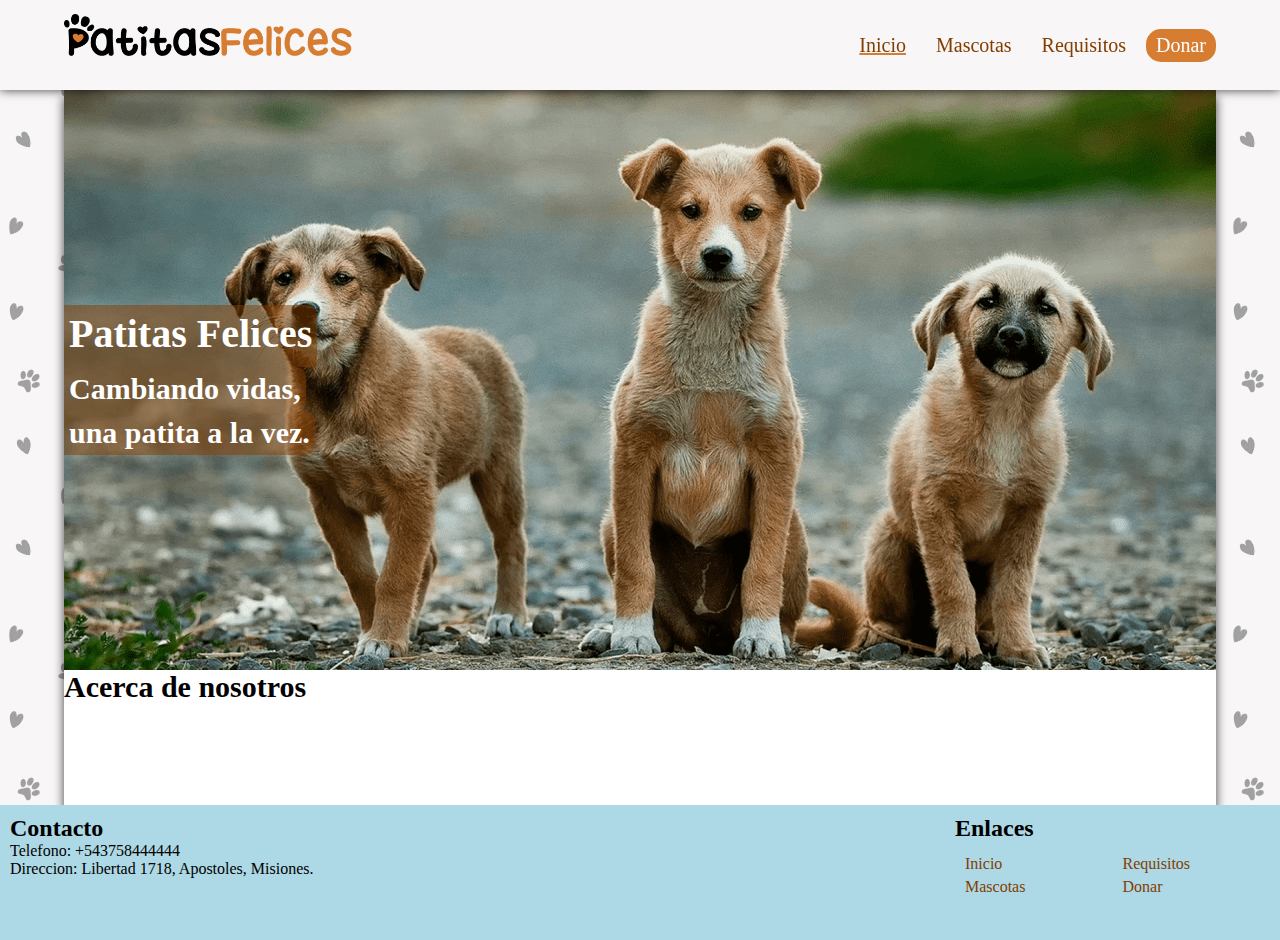
==== index.html @ 7d85ac7c "Estructura inicial" ====
<!DOCTYPE html>
<html lang="es">

<head>
    <meta charset="UTF-8">
    <meta name="viewport" content="width=device-width, initial-scale=1.0">
    <meta name="robots" content="index follow">
    <title>Patitas Felices | Refugio de Mascotas</title>
    <link rel="stylesheet" href="./assets/css/variables.css">
    <link rel="stylesheet" href="./assets/css/styles.css">
    <link rel="shortcut icon" href="./assets/img/favicon.ico" type="image/x-icon">
</head>

<body>
    <header>
        <div class="logo"></div>
        <nav>
            <a href="#" class="activo">Inicio</a>
            <a href="./mascotas.html">Mascotas</a>
            <a href="./requisitos.html">Requisitos</a>
            <a href="./donar.html" class="destacado">Donar</a>
        </nav>
    </header>
    <main><!-- MAIN -->
        <section class="hero"> <!-- SECCION HERO -->
            <h1>Patitas Felices</h1>
            <h2>Cambiando vidas,</h2>
            <h2>una patita a la vez.</h2>
        </section>


        <section class="info"> <!-- <<<<<<<<<<<<<<<<<<<<<<<<<<<<<<<<<<<<<<<<<<< SECCION INFORMACION -->
            <article class="nosotros">
                <h2>Acerca de nosotros</h2>
                <p></p>
            </article>
        </section>


    </main>
    <footer> <!-- FOOTER -->
        <address> <!-- <<<<<<<<<<<<<<<<<<<<<<<<<<<<<<<<<<<<<<<<<<< INFO DE CONTACTO -->
            <h2>Contacto</h2>
            <ul>
                <li>Telefono: +543758444444</li>
                <li>Direccion: Libertad 1718, Apostoles, Misiones.</li>

            </ul>
        </address>
        <nav class="footer"> <!-- <<<<<<<<<<<<<<<<<<<<<<<<<<<<<<<<<<<<<<<<<<< NAVEGACION FOOTER -->
            <h2 class="title">Enlaces</h2>
            <a href="#" class="item">Inicio</a>
            <a href="./mascotas.html" class="item">Mascotas</a>
            <a href="./requisitos.html" class="item">Requisitos</a>
            <a href="./donar.html" class="item">Donar</a>
        </nav>
    </footer>

    <script src="./assets/js/script.js"></script>
</body>

</html>
---- assets/css/variables.css ----
/*
* En este documento se encuentran todas las variables del proyecto, organizadas de la siguiente manera:
*
* COLORES
* |_ Background (bg): Son los colores que utilizaremos para los distintos background-color.
* |_ Paleta de colores: es la paleta de colores con sus para los distintos elementos del proyecto.
*
* IMAGENES: Son la referencia a las distintas imagenes del proyecto.
*/

:root {
    /* COLORES */
    /* Backgrounds */
    --color-bg: #f8f6f6;
    --color-bg-2: #ffffff;
    --color-bg-3: ;

    /* Paleta de colores  */
    --color-primario: #833d01;
    --color-texto-primario: #ffffff;

    --color-secundario: #ffbf94;
    --color-texto-secundario: ;

    --color-acento: #d67d31;
    --color-texto-acento: #ffffff;

    /* IMAGENES  */
    --img-bg: url("../img/bg-huellas.png");
    /* Fondo aplicado al body en el responsive. */
    --img-logo: url("../img/logo.png");
    --img-hero-inicio: url("../img/perritos-min2.png");

    /* TIPOGRAFIA */
    --txt-titulo: ;
}
---- assets/css/styles.css ----
/* RESET */

html {
    font-size: 16px;
}

@media screen and (min-width: 768px) {
    html {
        font-size: 18px;
    }
}

@media screen and (min-width: 1024px) {
    html {
        font-size: 20px;
    }
}

@media screen and (min-width: 1600px) {
    html {
        font-size: 22px;
    }
}

* {
    margin: 0;
    padding: 0;
    box-sizing: border-box;
}

a,
address {
    text-decoration: none;
    font-style: normal;
}

ul,
ol {
    list-style: none;
}

img {
    max-width: 100%;
}

/* FIN RESET */

/* GENERALES ESTRUCTURA */
body {
    background-color: var(--color-bg);
    background-image: var(--img-bg);
    width: 100vw;
    min-height: 100vh;
    display: grid;
    grid-template-columns: minmax(5%, 1fr) 4fr minmax(5%, 1fr);
    grid-template-rows: 15vh auto 15vh;
    grid-template-areas: "header header header" "main main main" "footer footer footer";
}

/* ----- HEADER ----- */

header {
    width: 100vw;
    display: flex;
    flex-direction: column;
    justify-content: center;
    align-items: center;
    padding: 2vh 5vw;
    background-color: var(--color-bg);
    grid-area: header;
    box-shadow: 0px 0px 10px 0px rgba(0, 0, 0, 0.75);
    -webkit-box-shadow: 0px 0px 10px 0px rgba(0, 0, 0, 0.75);
    -moz-box-shadow: 0px 0px 10px 0px rgba(0, 0, 0, 0.75);
    z-index: 100;
}

.logo {
    background-image: var(--img-logo);
    background-size: contain;
    background-repeat: no-repeat;
    width: 32vh;
    height: 7vh;
}

nav {
    display: flex;
    margin-top: 15px;
    gap: 0.5em;
}

nav a {
    color: var(--color-primario);
    padding: 5px 10px;
    border-radius: 15px;
    transition: all .3s ease;
}

nav a:hover {
    color: var(--color-texto-acento);
    background-color: var(--color-acento);
}

nav a.activo {
    text-decoration: underline;
    text-decoration-color: var(--color-acento);
}

nav a.destacado {
    color: var(--color-texto-acento);
    background-color: var(--color-acento);
}

nav a.destacado.activo {
    text-decoration: underline;
    text-decoration-color: var(--color-texto-acento);
}

nav a.destacado:hover {
    transform: scale(1.1);
    color: var(--color-texto-acento);
    background-color: var(--color-acento);
}

/* ----- FIN HEADER ----- */

main {
    max-width: 1800px;
    grid-area: main;
    background-color: lightcoral;
    box-shadow: 0px 7px 10px 0px rgba(0, 0, 0, 0.75);
    -webkit-box-shadow: 0px 7px 10px 0px rgba(0, 0, 0, 0.75);
    -moz-box-shadow: 0px 7px 10px 0px rgba(0, 0, 0, 0.75);
}

section {
    width: 100%;
}

.hero {
    width: 100%;
    height: 75vh;
    max-height: 580px;
    background-size: contain contain;
    background-position: center;
}

/* ----- FOOTER ----- */
footer {
    padding: 10px;
    display: grid;
    grid-area: footer;
    background-color: lightblue;
    grid-template-columns: 1fr 1fr 1fr 1fr;
    grid-template-areas: "contacto contacto enlaces enlaces";
    font-size: 0.8rem;
}

footer address {
    grid-area: contacto;
}


nav.footer {
    grid-area: enlaces;
    display: grid;
    grid-template-columns: 1fr 1fr;
    grid-template-rows: 30% 20% 20%;
    grid-template-areas: "title title" "item1 item3" "item2 item4";
    margin-top: 0;
    gap: 0;
}

nav.footer .title {
    grid-area: title;
}

nav.footer :nth-child(2) {
    grid-area: item1;
}

nav.footer :nth-child(3) {
    grid-area: item2;
}

nav.footer :nth-child(4) {
    grid-area: item3;
}

nav.footer :nth-child(5) {
    grid-area: item4;
}

/* ----- FIN FOOTER ----- */

/* RESPONSIVE */
/* Tablet */
@media screen and (min-width: 768px) {
    body {
        grid-template-rows: 10vh auto 15vh;
    }

    header {
        flex-direction: row;
        justify-content: space-between;
        position: sticky;
        top: 0;
    }

    nav {
        margin-top: 0;
    }

    footer {
        grid-template-areas: "contacto contacto contacto enlaces";
    }
}

/* Desktop */
@media screen and (min-width: 1024px) {
    body {
        grid-template-areas: "header header header" ". main ." "footer footer footer";
    }
}

/* Desktop 4k */
@media screen and (min-width: 1600px) {
    body {
        grid-template-columns: minmax(10%, 500px) minmax(50%, 1800px) minmax(10%, 500px);
    }
}

/* FIN GENERALES ESTRUCTURA */

/* PAGINA INICIO */

/* ----- HERO ----- */
.hero {
    background-image: url("../img/perritos-min2.png");
    display: flex;
    flex-direction: column;
    justify-content: center;
    align-items: start;
}

.hero h1,
.hero h2 {
    padding: 5px;
    color: #ffffff;
    width: -moz-fit-content;
    width: fit-content;
    background-color: rgba(131, 61, 1, 0.5);
}

.hero h1 {
    border-radius: 0 10px 0 0;
    padding-bottom: 10px;
}

.hero h2 {
    border-radius: 0 10px 10px 0;
}

/* ----- FIN HERO ----- */

/* ----- SECCION INFO ----- */
.info {
    background-color: var(--color-bg-2);
    height: 15vh;

}
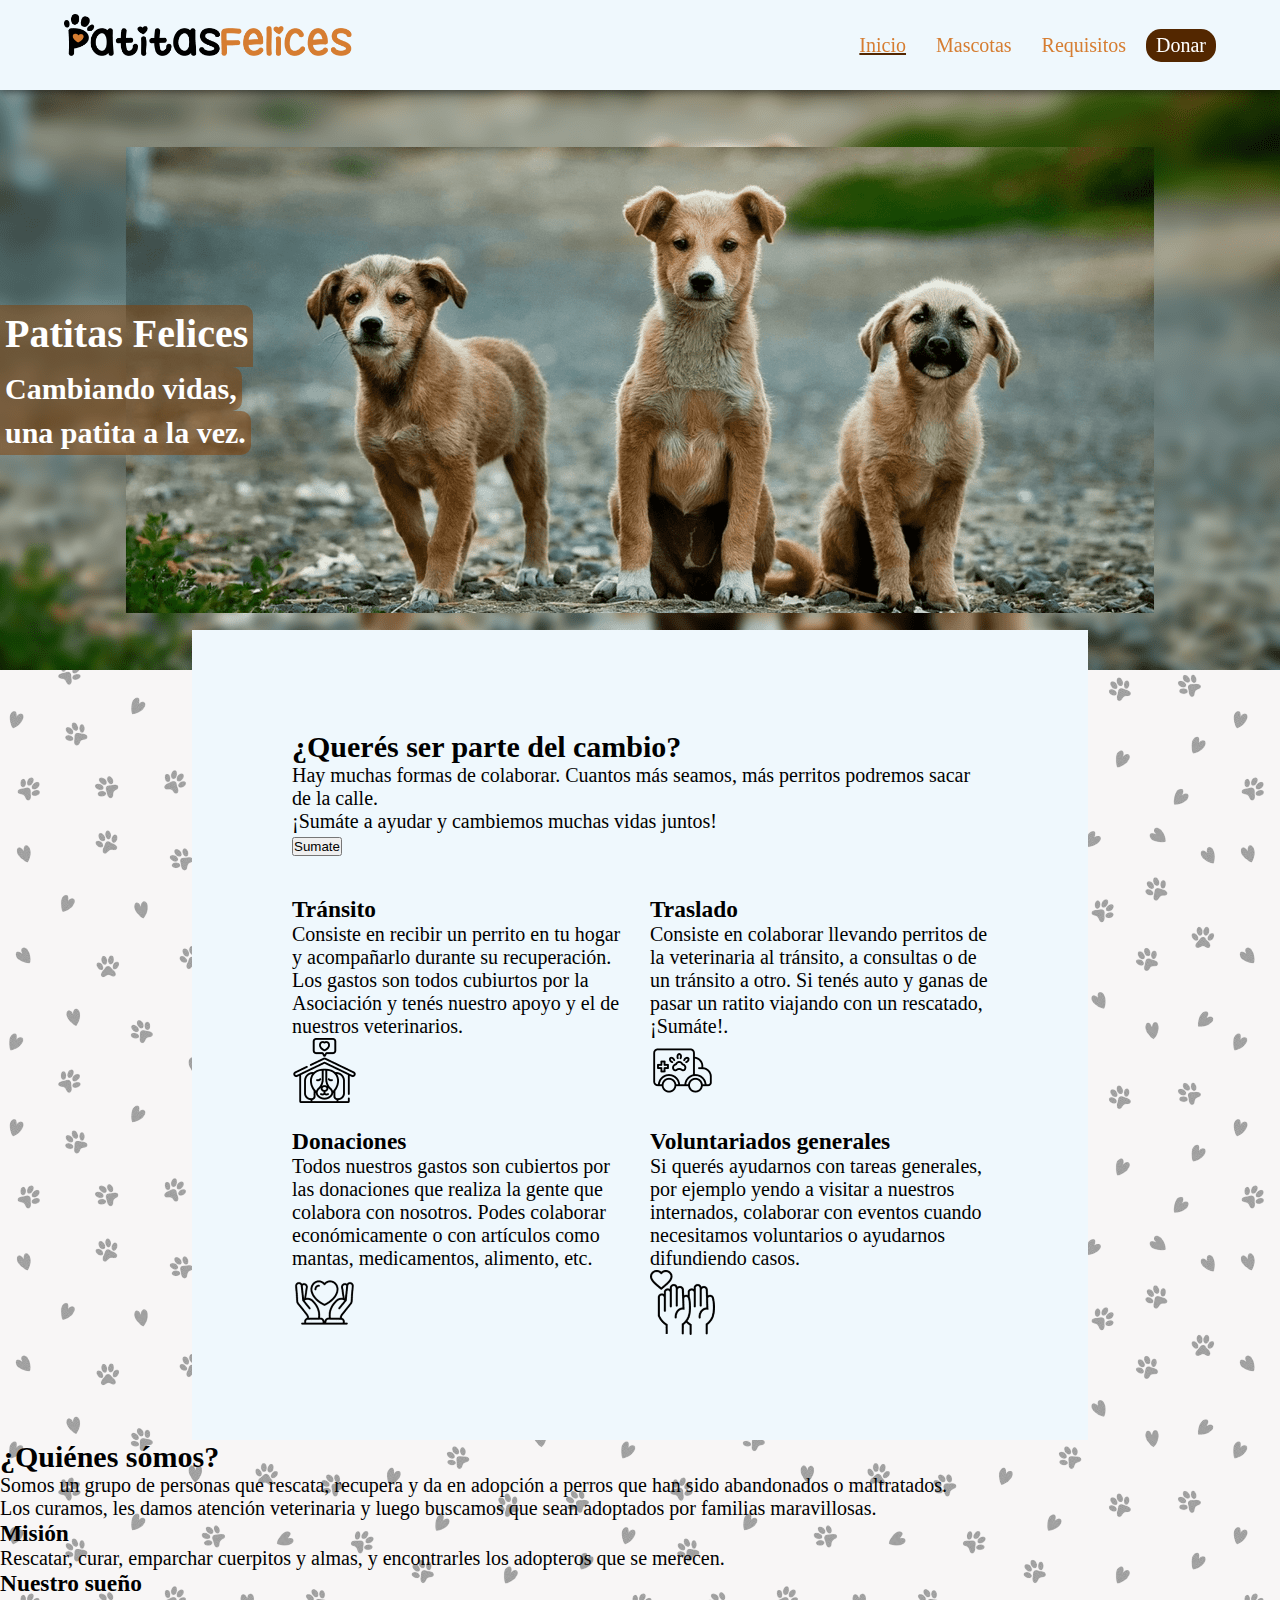
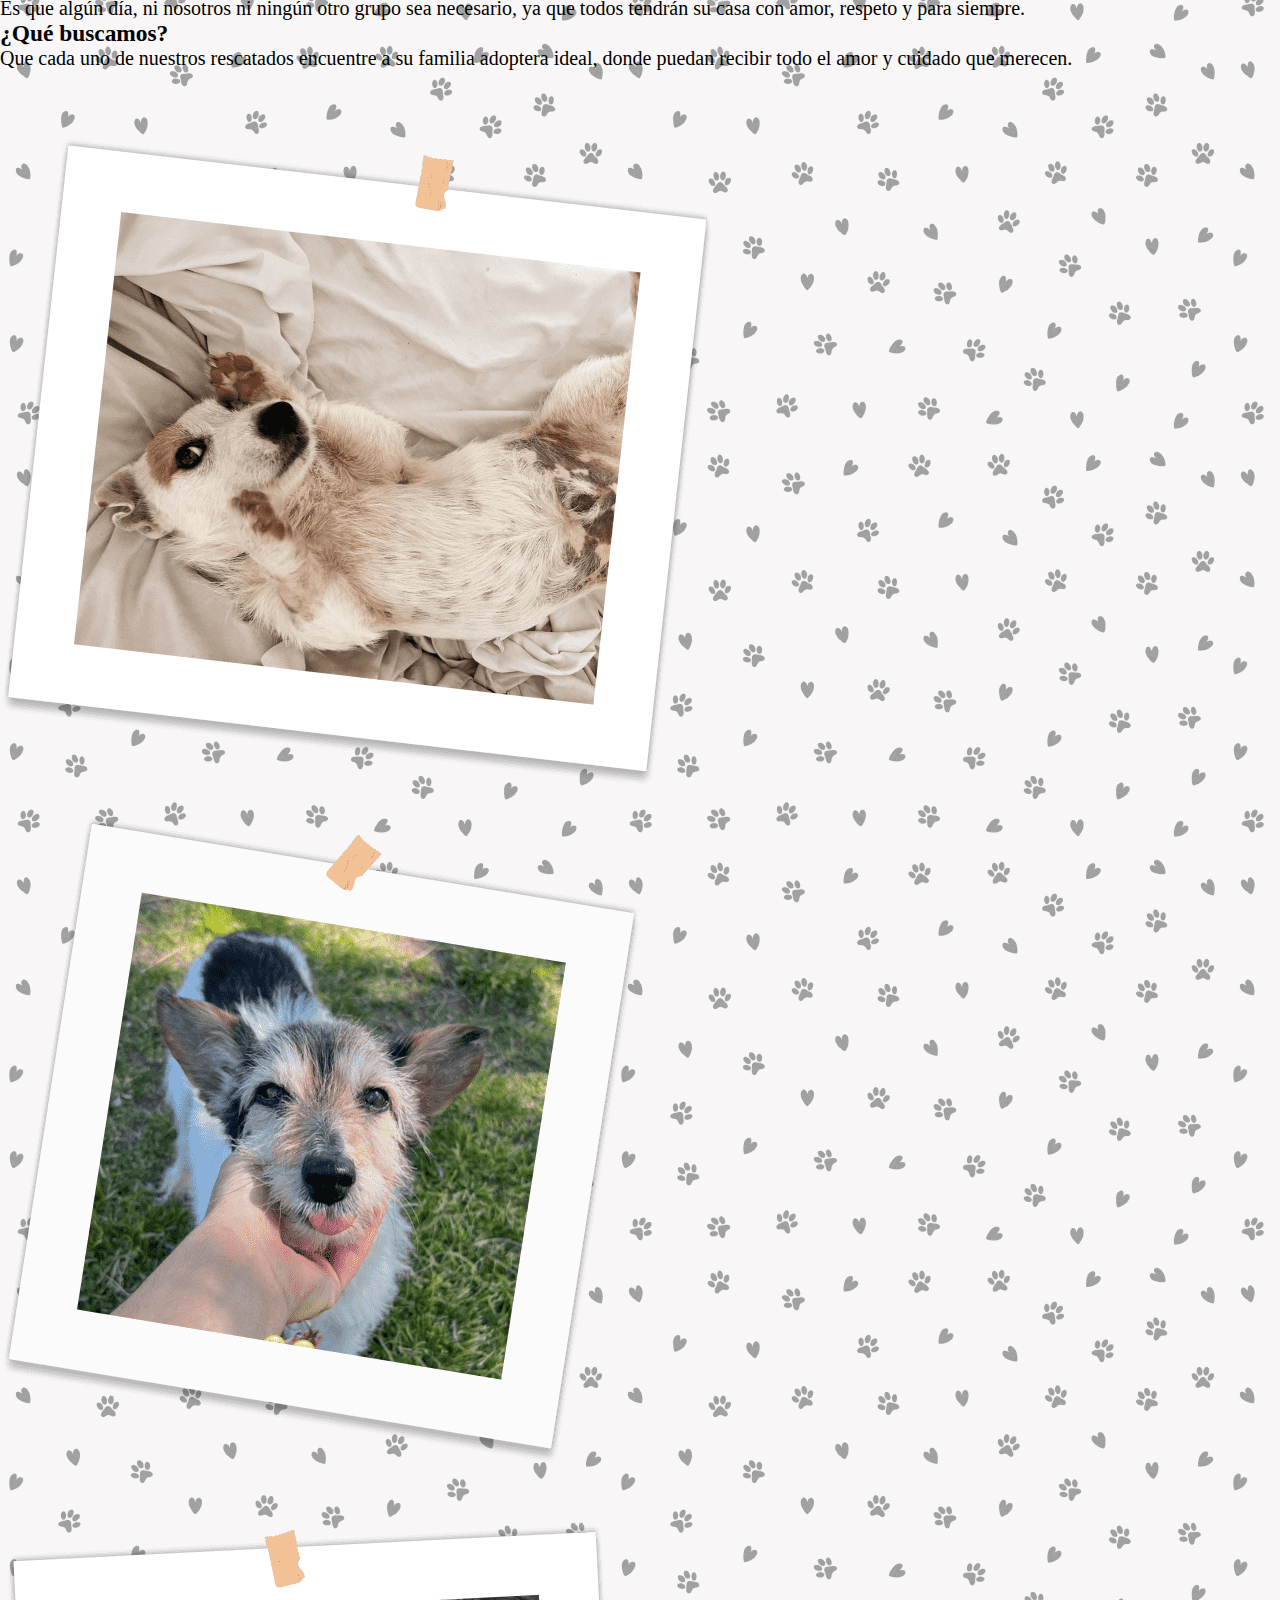
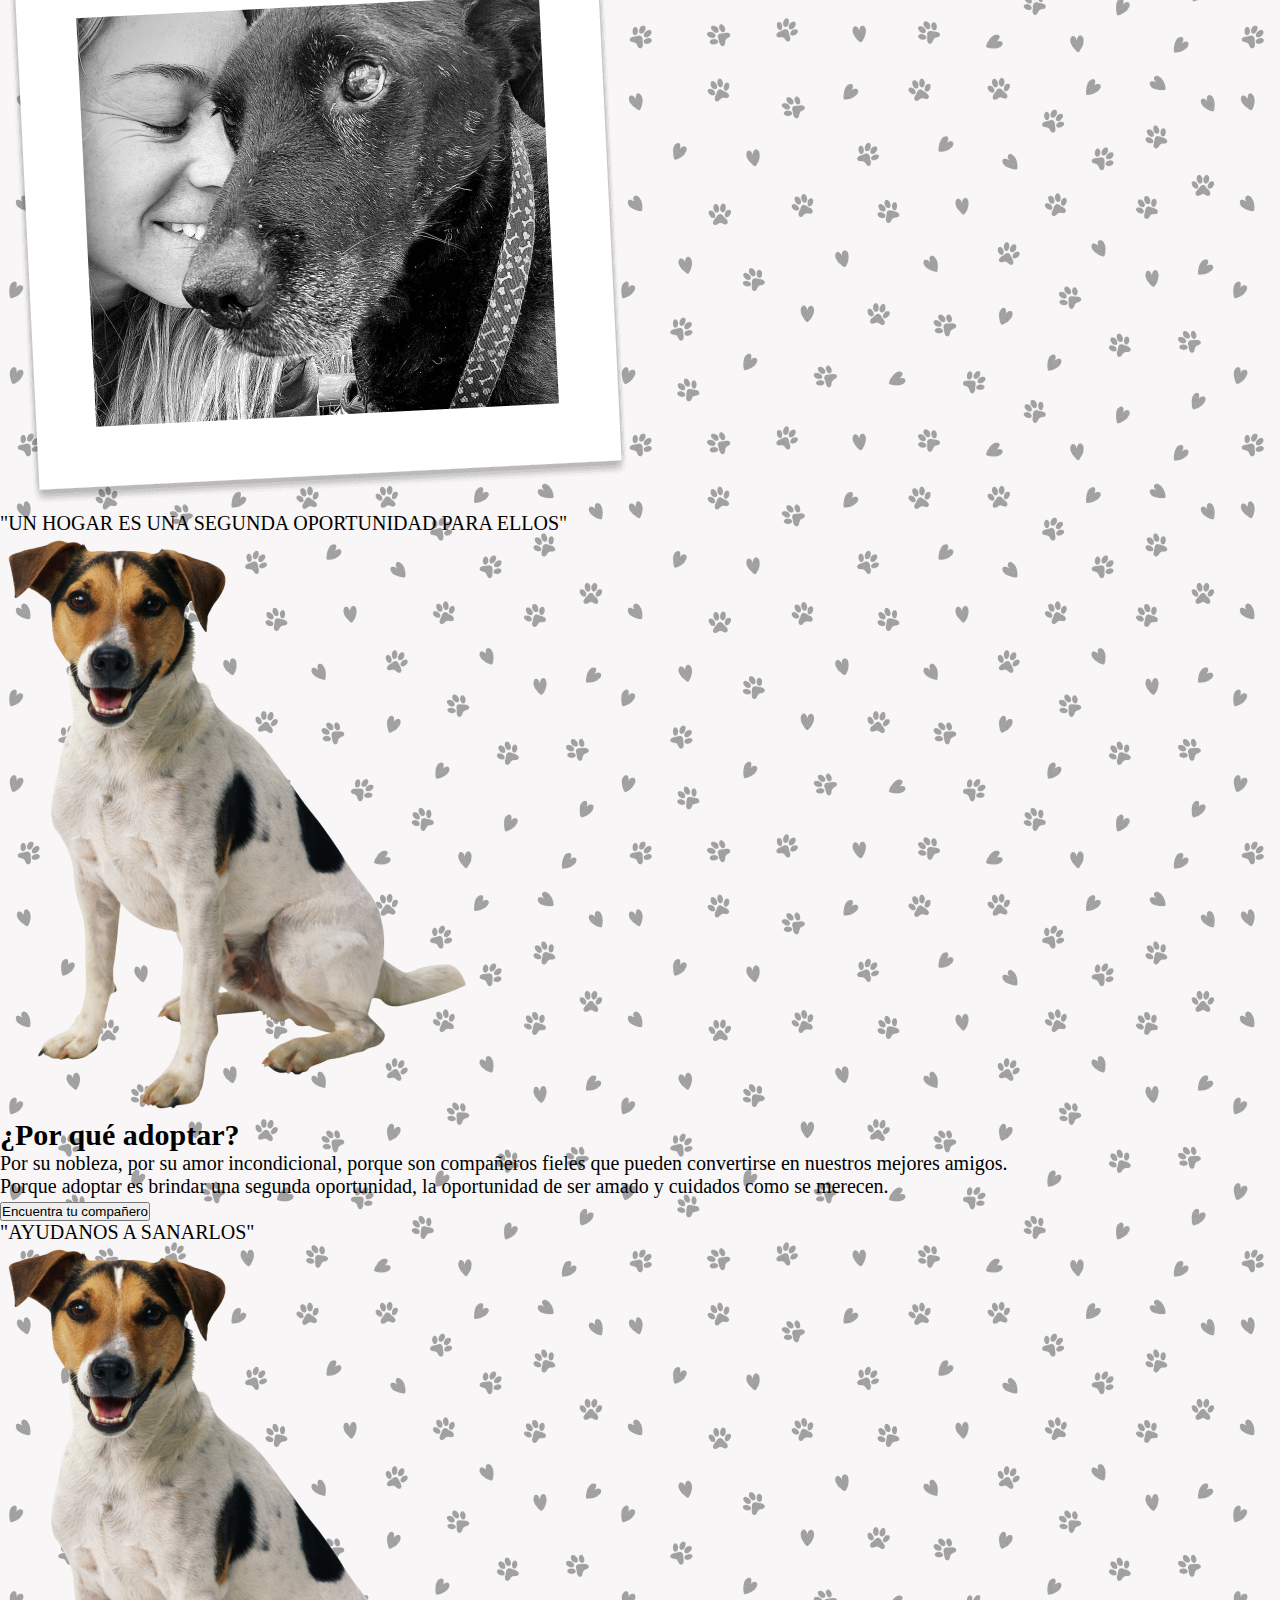
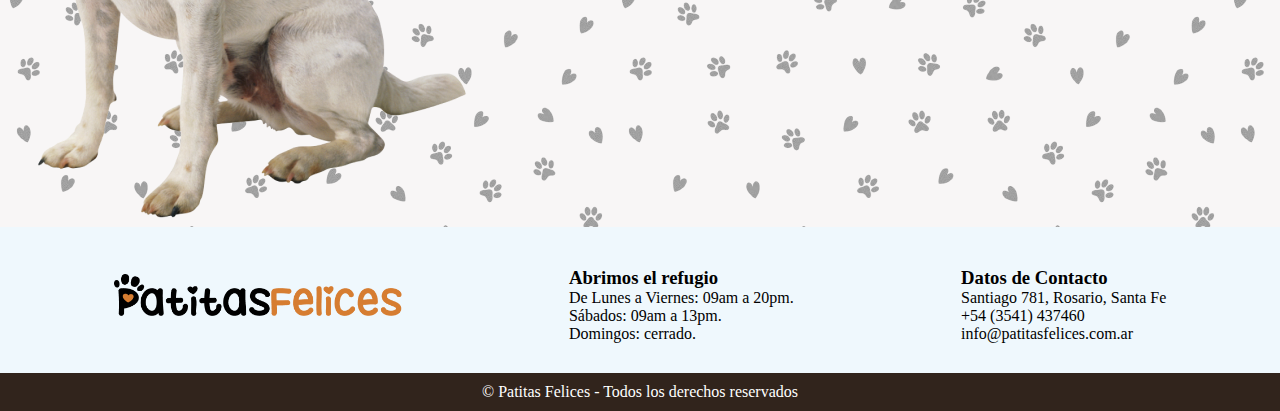
==== commit 6731156d: "fix: Corrección estructura pagina inicio" ====
--- a/index.html
+++ b/index.html
@@ -28,32 +28,126 @@
             <h2>una patita a la vez.</h2>
         </section>
 
+        <section class="sumate"> <!-- <<<<<<<<<<<<<<<<<<<<<<<<<<<<<<<<<<<<<<<<<<< SECCION INFORMACION -->
+            <article class="sumate__encabezado">
+                <h2>¿Querés ser parte del cambio?</h2>
+                <p>Hay muchas formas de colaborar. Cuantos más seamos, más perritos podremos sacar de la calle.
+                    <br>¡Sumáte a ayudar y cambiemos muchas vidas juntos!
+                </p>
+                <button class="btn btn-primario">Sumate</button>
+            </article>
 
-        <section class="info"> <!-- <<<<<<<<<<<<<<<<<<<<<<<<<<<<<<<<<<<<<<<<<<< SECCION INFORMACION -->
-            <article class="nosotros">
-                <h2>Acerca de nosotros</h2>
-                <p></p>
+            <article class="sumate__transito">
+                <h3>Tránsito</h3>
+                <p>Consiste en recibir un perrito en tu hogar y acompañarlo durante su recuperación. <br>Los
+                    gastos son todos cubiurtos por la Asociación y tenés nuestro apoyo y el de nuestros
+                    veterinarios.</p>
+                <figure>
+                    <img src="./assets/img/iconos/ico-transito.png" alt="Tránsito">
+                </figure>
+            </article>
+            <article class="sumate__traslado">
+                <h3>Traslado</h3>
+                <p>Consiste en colaborar llevando perritos de la veterinaria al tránsito, a consultas o de un tránsito a
+                    otro. Si tenés auto y ganas de pasar un ratito viajando con un rescatado, ¡Sumáte!.</p>
+                <figure>
+                    <img src="./assets/img/iconos/ico-traslado-min.png" alt="Traslado">
+                </figure>
+            </article>
+            <article class="sumate__donaciones">
+                <h3>Donaciones</h3>
+                <p>Todos nuestros gastos son cubiertos por las donaciones que realiza la gente que colabora con
+                    nosotros. Podes colaborar económicamente o con artículos como mantas, medicamentos, alimento, etc.
+                </p>
+                <figure>
+                    <img src="./assets/img/iconos/ico-donacion-min.png" alt="Donaciones">
+                </figure>
+            </article>
+            <article class="sumate__voluntariados">
+                <h3>Voluntariados generales</h3>
+                <p>Si querés ayudarnos con tareas generales, por ejemplo yendo a visitar a nuestros internados,
+                    colaborar con eventos cuando necesitamos voluntarios o ayudarnos difundiendo casos.
+                </p>
+                <figure>
+                    <img src="./assets/img/iconos/ico-voluntariado-min.png" alt="Voluntariados generales">
+                </figure>
             </article>
         </section>
 
+        <section class="nosotros">
+            <article class="nosotros__info">
+                <h2>¿Quiénes sómos?</h2>
+                <p>Somos un grupo de personas que rescata, recupera y da en adopción a perros que han sido abandonados o
+                    maltratados. <br>Los curamos, les damos atención veterinaria y luego buscamos que sean adoptados por
+                    familias maravillosas.
+                </p>
+                <h3>Misión</h3>
+                <p>Rescatar, curar, emparchar cuerpitos y almas, y encontrarles los adopteros que se merecen.</p>
+                <h3>Nuestro sueño</h3>
+                <p>Es que algún día, ni nosotros ni ningún otro grupo sea necesario, ya que todos tendrán su casa con
+                    amor, respeto y para siempre.</p>
+                <h3>¿Qué buscamos?</h3>
+                <p>Que cada uno de nuestros rescatados encuentre a su familia adoptera ideal, donde puedan recibir todo
+                    el amor y cuidado que merecen.</p>
+            </article>
+            <article class="nosotros__imagenes">
+                <figure>
+                    <img src="./assets/img/img-nosotros-1-min.png" alt="Tommy">
+                </figure>
+                <figure>
+                    <img src="./assets/img/img-nosotros-2-min.png" alt="Mike">
+                </figure>
+                <figure>
+                    <img src="./assets/img/img-nosotros-3-min.png" alt="Laura y Mia">
+                </figure>
+            </article>
+        </section>
+
+        <section class="mas">
+            <div>
+                <p>"UN HOGAR ES UNA SEGUNDA OPORTUNIDAD PARA ELLOS"</p>
+                <figure>
+                    <img src="./assets/img/img-mas-perrito.png" alt="Perrito">
+                </figure>
+            </div>
+            <div>
+                <h2>¿Por qué adoptar?</h2>
+                <p>Por su nobleza, por su amor incondicional, porque son compañeros fieles que pueden convertirse en
+                    nuestros mejores amigos. <br>Porque adoptar es brindar una segunda oportunidad, la oportunidad de
+                    ser amado y cuidados como se merecen.</p>
+                <button class="btn btn-primario">Encuentra tu compañero</button>
+            </div>
+            <div>
+                <p>"AYUDANOS A SANARLOS"</p>
+                <figure>
+                    <img src="./assets/img/img-mas-perrito.png" alt="Perrito">
+                </figure>
+            </div>
+        </section>
 
     </main>
     <footer> <!-- FOOTER -->
-        <address> <!-- <<<<<<<<<<<<<<<<<<<<<<<<<<<<<<<<<<<<<<<<<<< INFO DE CONTACTO -->
-            <h2>Contacto</h2>
-            <ul>
-                <li>Telefono: +543758444444</li>
-                <li>Direccion: Libertad 1718, Apostoles, Misiones.</li>
+        <section>
+            <div class="logo"></div>
+            <div class="horarios">
+                <h3>Abrimos el refugio</h3>
+                <ul>
+                    <li>De Lunes a Viernes: 09am a 20pm.</li>
+                    <li>Sábados: 09am a 13pm.</li>
+                    <li>Domingos: cerrado.</li>
+                </ul>
+            </div>
+            <div class="contacto">
+                <h3>Datos de Contacto</h3>
+                <ul>
+                    <li>Santiago 781, Rosario, Santa Fe</li>
+                    <li>+54 (3541) 437460</li>
+                    <li>info@patitasfelices.com.ar</li>
+                </ul>
+            </div>
+        </section>
+        <div class="copy">&copy; Patitas Felices - Todos los derechos reservados</div>
 
-            </ul>
-        </address>
-        <nav class="footer"> <!-- <<<<<<<<<<<<<<<<<<<<<<<<<<<<<<<<<<<<<<<<<<< NAVEGACION FOOTER -->
-            <h2 class="title">Enlaces</h2>
-            <a href="#" class="item">Inicio</a>
-            <a href="./mascotas.html" class="item">Mascotas</a>
-            <a href="./requisitos.html" class="item">Requisitos</a>
-            <a href="./donar.html" class="item">Donar</a>
-        </nav>
     </footer>
 
     <script src="./assets/js/script.js"></script>
--- a/assets/css/variables.css
+++ b/assets/css/variables.css
@@ -6,6 +6,8 @@
 * |_ Paleta de colores: es la paleta de colores con sus para los distintos elementos del proyecto.
 *
 * IMAGENES: Son la referencia a las distintas imagenes del proyecto.
+*
+* TIPOGRAFIA: Configuración de las distintas fuentes.
 */
 
 :root {
@@ -13,24 +15,28 @@
     /* Backgrounds */
     --color-bg: #f8f6f6;
     --color-bg-2: #ffffff;
-    --color-bg-3: ;
+    --color-bg-3: #eff8fd;
+    --color-bg-copy: #31241C;
 
     /* Paleta de colores  */
-    --color-primario: #833d01;
+    --color-primario: #d67d31;
     --color-texto-primario: #ffffff;
 
     --color-secundario: #ffbf94;
     --color-texto-secundario: ;
 
-    --color-acento: #d67d31;
+    --color-acento: #532700;
     --color-texto-acento: #ffffff;
 
     /* IMAGENES  */
     --img-bg: url("../img/bg-huellas.png");
+
     /* Fondo aplicado al body en el responsive. */
     --img-logo: url("../img/logo.png");
     --img-hero-inicio: url("../img/perritos-min2.png");
 
     /* TIPOGRAFIA */
     --txt-titulo: ;
+    --txt-subtitulo: ;
+    --txt-cuerpo: ;
 }--- a/assets/css/styles.css
+++ b/assets/css/styles.css
@@ -47,6 +47,7 @@
 
 /* GENERALES ESTRUCTURA */
 body {
+    overflow-x: hidden;
     background-color: var(--color-bg);
     background-image: var(--img-bg);
     width: 100vw;
@@ -66,7 +67,7 @@
     justify-content: center;
     align-items: center;
     padding: 2vh 5vw;
-    background-color: var(--color-bg);
+    background-color: var(--color-bg-3);
     grid-area: header;
     box-shadow: 0px 0px 10px 0px rgba(0, 0, 0, 0.75);
     -webkit-box-shadow: 0px 0px 10px 0px rgba(0, 0, 0, 0.75);
@@ -124,9 +125,8 @@
 /* ----- FIN HEADER ----- */
 
 main {
-    max-width: 1800px;
+    max-width: 2000px;
     grid-area: main;
-    background-color: lightcoral;
     box-shadow: 0px 7px 10px 0px rgba(0, 0, 0, 0.75);
     -webkit-box-shadow: 0px 7px 10px 0px rgba(0, 0, 0, 0.75);
     -moz-box-shadow: 0px 7px 10px 0px rgba(0, 0, 0, 0.75);
@@ -138,57 +138,42 @@
 
 .hero {
     width: 100%;
-    height: 75vh;
+    height: 80vh;
     max-height: 580px;
-    background-size: contain contain;
+    background-size: cover;
     background-position: center;
 }
 
 /* ----- FOOTER ----- */
 footer {
+    display: flex;
+    flex-direction: column;
+    justify-content: space-between;
+    padding: 10px 0;
+    padding-bottom: 0;
+    grid-area: footer;
+    background-color: var(--color-bg-3);
+    font-size: 0.8rem;
+}
+
+footer section {
+    display: flex;
+    align-items: center;
+    justify-content: space-around;
+    padding: 30px;
+    background-color: var(--color-bg-3);
+}
+
+.copy {
+    width: 100%;
+    display: flex;
+    align-items: center;
+    justify-content: center;
     padding: 10px;
-    display: grid;
-    grid-area: footer;
-    background-color: lightblue;
-    grid-template-columns: 1fr 1fr 1fr 1fr;
-    grid-template-areas: "contacto contacto enlaces enlaces";
-    font-size: 0.8rem;
-}
-
-footer address {
-    grid-area: contacto;
-}
-
-
-nav.footer {
-    grid-area: enlaces;
-    display: grid;
-    grid-template-columns: 1fr 1fr;
-    grid-template-rows: 30% 20% 20%;
-    grid-template-areas: "title title" "item1 item3" "item2 item4";
-    margin-top: 0;
-    gap: 0;
-}
-
-nav.footer .title {
-    grid-area: title;
-}
-
-nav.footer :nth-child(2) {
-    grid-area: item1;
-}
-
-nav.footer :nth-child(3) {
-    grid-area: item2;
-}
-
-nav.footer :nth-child(4) {
-    grid-area: item3;
-}
-
-nav.footer :nth-child(5) {
-    grid-area: item4;
-}
+    background-color: var(--color-bg-copy);
+    color: #ffffff;
+}
+
 
 /* ----- FIN FOOTER ----- */
 
@@ -209,23 +194,18 @@
     nav {
         margin-top: 0;
     }
-
-    footer {
-        grid-template-areas: "contacto contacto contacto enlaces";
-    }
 }
 
 /* Desktop */
 @media screen and (min-width: 1024px) {
-    body {
-        grid-template-areas: "header header header" ". main ." "footer footer footer";
-    }
+    body {}
 }
 
 /* Desktop 4k */
-@media screen and (min-width: 1600px) {
+@media screen and (min-width: 2000px) {
     body {
         grid-template-columns: minmax(10%, 500px) minmax(50%, 1800px) minmax(10%, 500px);
+        grid-template-areas: "header header header" ". main ." "footer footer footer";
     }
 }
 
@@ -235,7 +215,7 @@
 
 /* ----- HERO ----- */
 .hero {
-    background-image: url("../img/perritos-min2.png");
+    background-image: url("../img/perritos-min.png");
     display: flex;
     flex-direction: column;
     justify-content: center;
@@ -262,9 +242,41 @@
 
 /* ----- FIN HERO ----- */
 
-/* ----- SECCION INFO ----- */
-.info {
-    background-color: var(--color-bg-2);
-    height: 15vh;
-
+/* ----- SECCION SUMATE ----- */
+.sumate {
+    width: 70vw;
+    margin: 0 auto;
+    margin-top: -40px;
+    padding: 5rem;
+    background-color: var(--color-bg-3);
+    display: grid;
+    grid-template-columns: 2fr 2fr;
+    grid-template-rows: auto 1fr 1fr;
+    grid-template-areas: "sum-encabezado sum-encabezado"
+        "sum-transito sum-traslado"
+        "sum-donaciones sum-voluntariados"
+    ;
+    gap: 1rem;
+
+}
+
+.sumate__encabezado {
+    grid-area: sum-encabezado;
+    padding-bottom: 1rem;
+}
+
+.sumate__transito {
+    grid-area: sum-transito;
+}
+
+.sumate__traslado {
+    grid-area: sum-traslado;
+}
+
+.sumate__donaciones {
+    grid-area: sum-donaciones;
+}
+
+.sumate__voluntariados {
+    grid-area: sum-voluntariados;
 }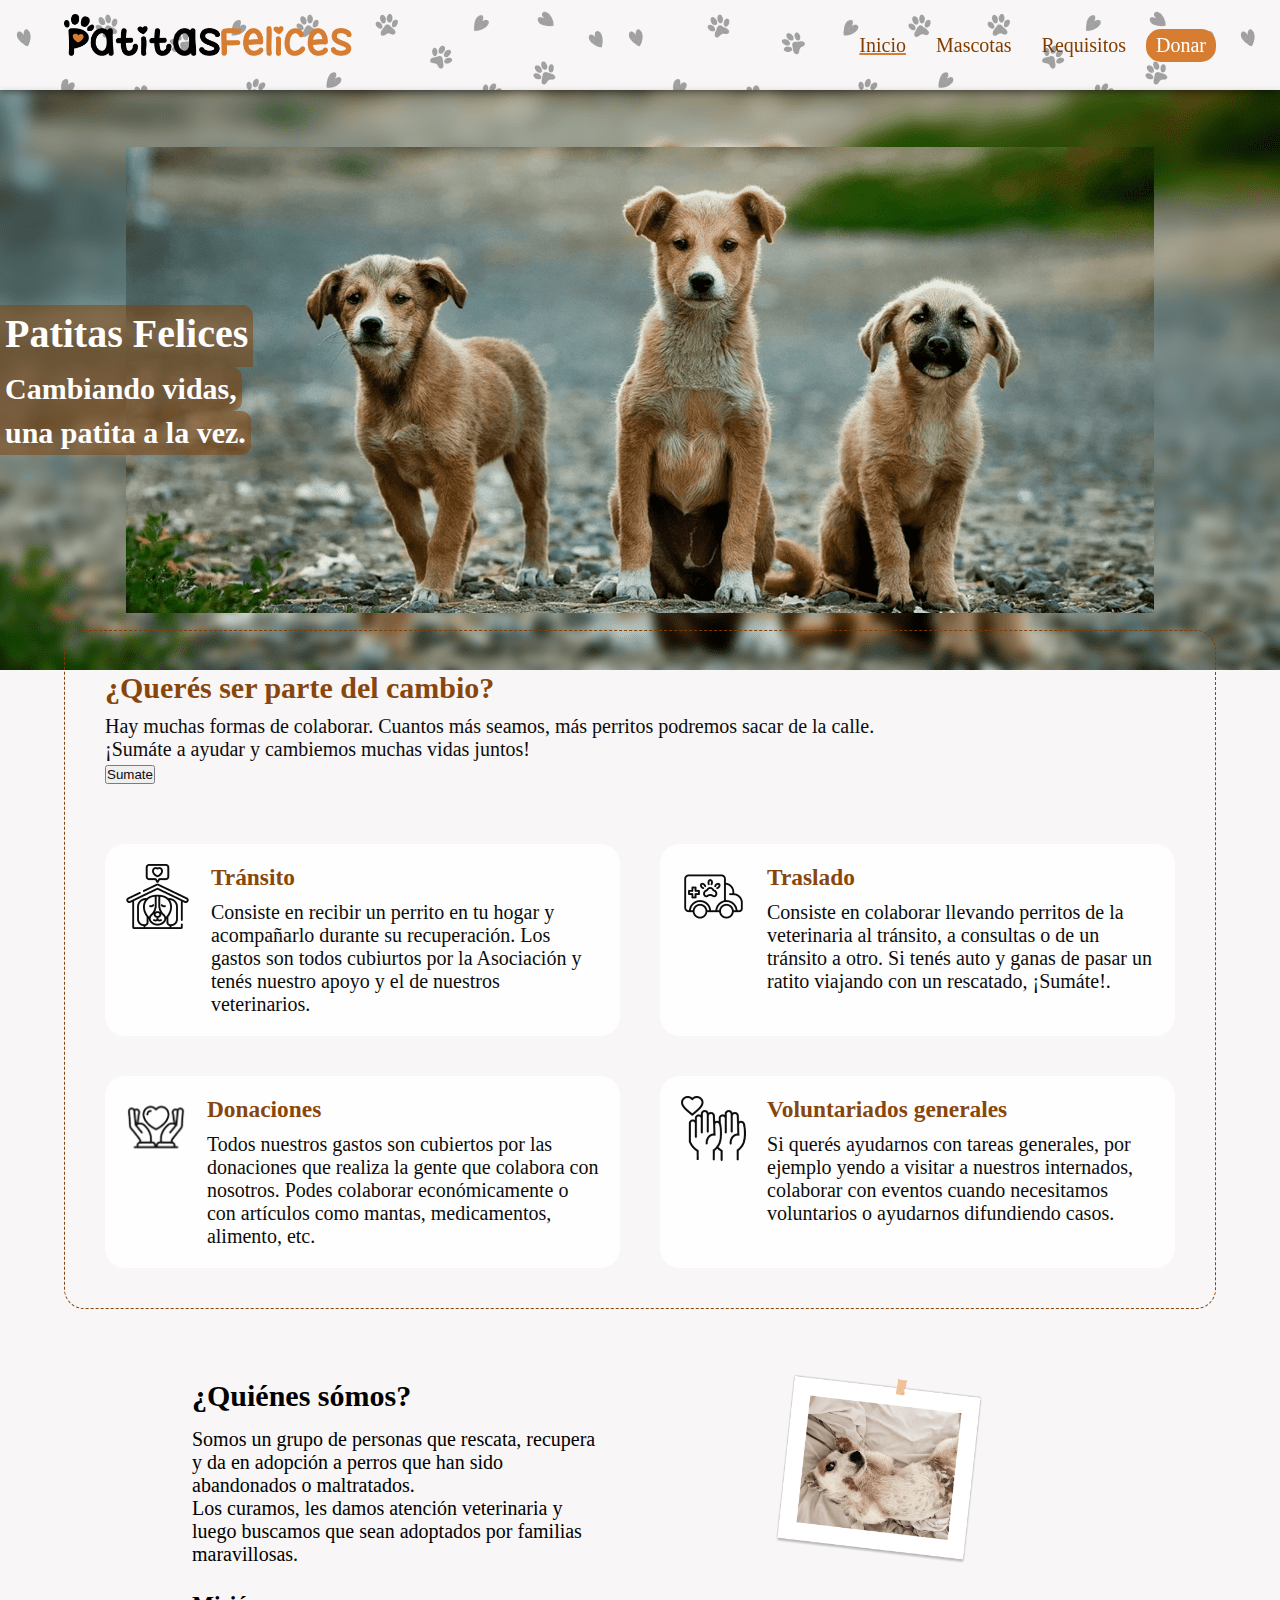
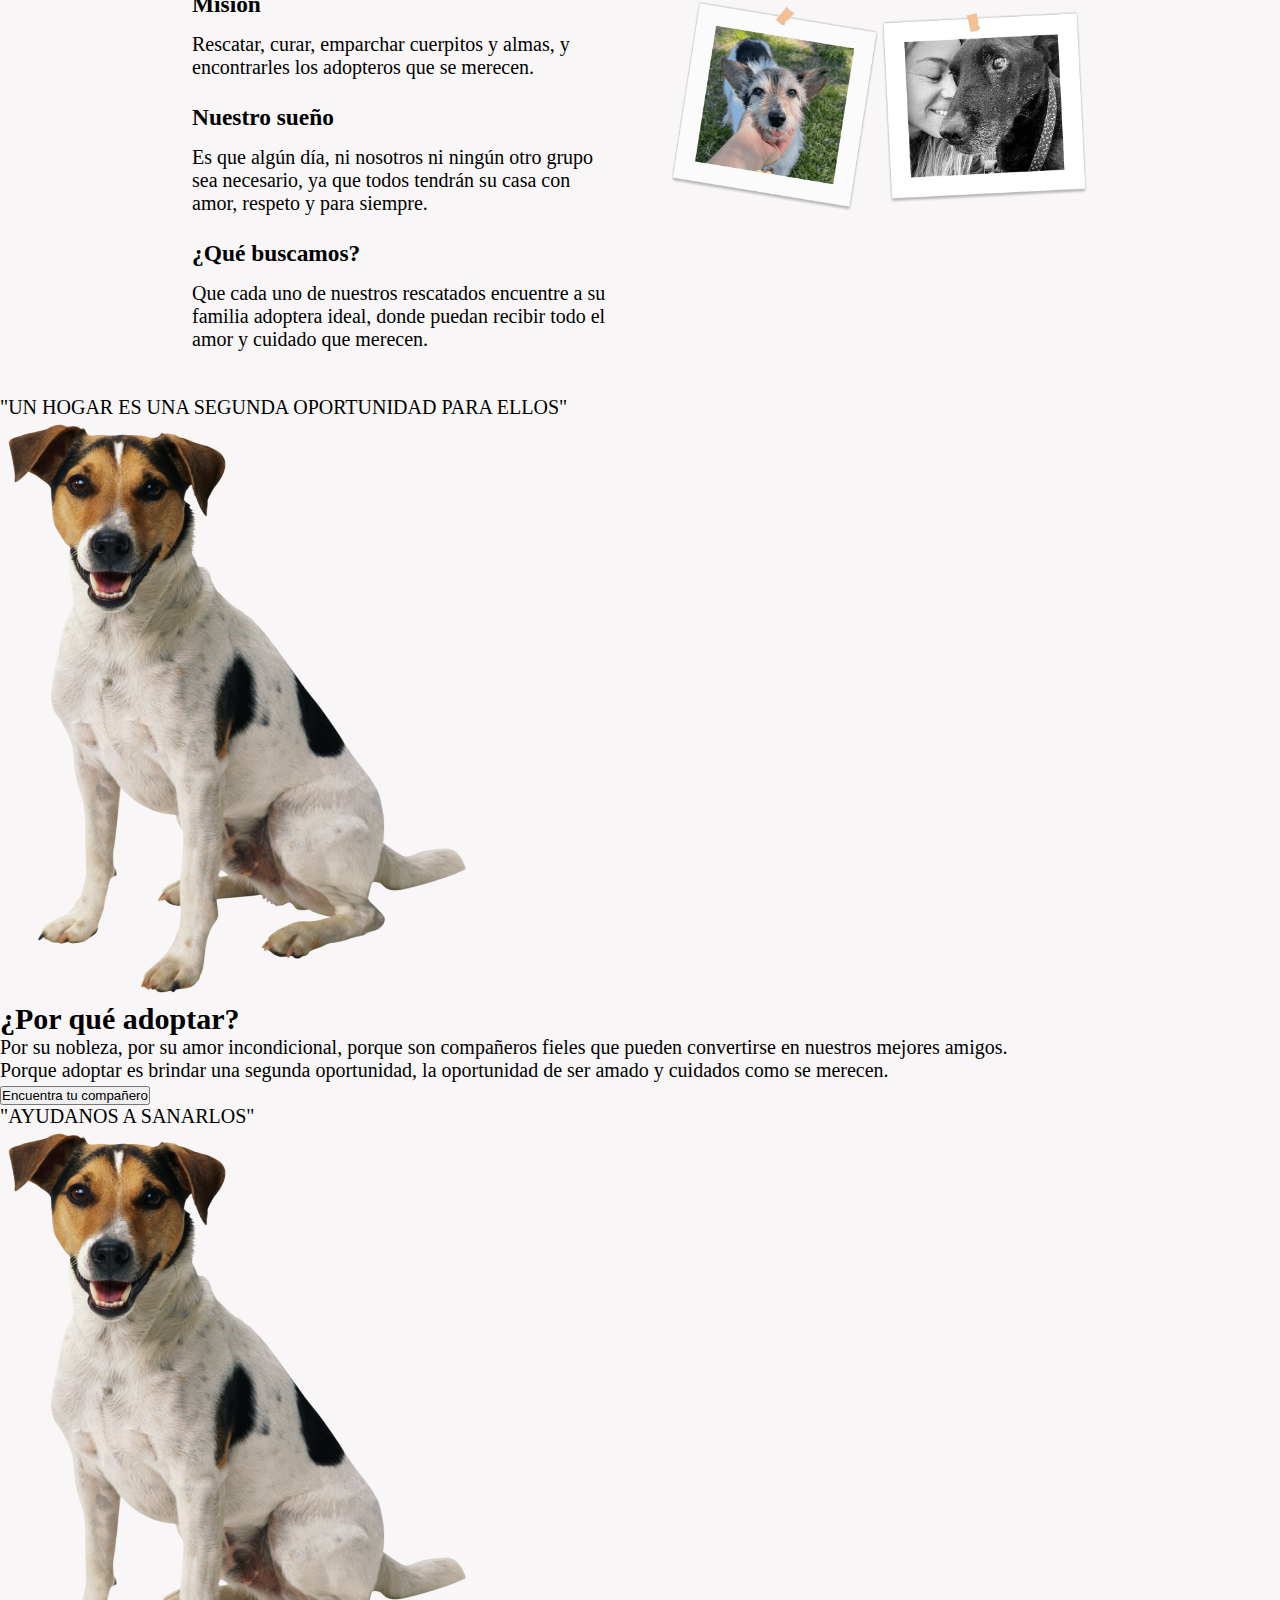
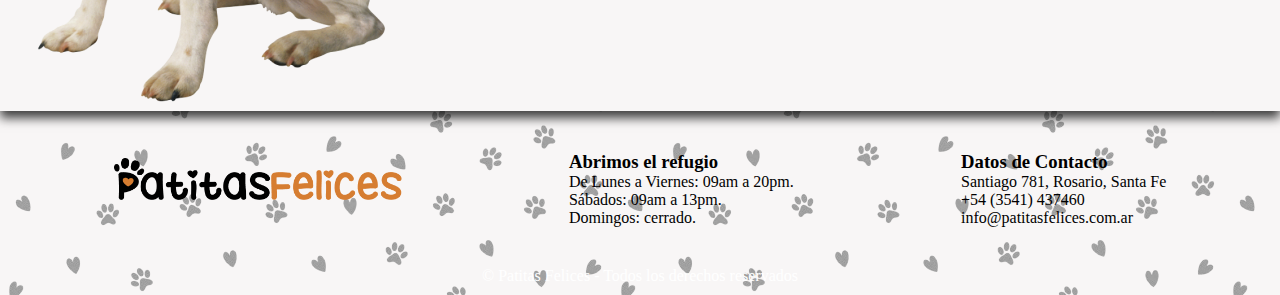
==== commit 5d5dd70e: "#" ====
--- a/index.html
+++ b/index.html
@@ -37,40 +37,50 @@
                 <button class="btn btn-primario">Sumate</button>
             </article>
 
-            <article class="sumate__transito">
-                <h3>Tránsito</h3>
-                <p>Consiste en recibir un perrito en tu hogar y acompañarlo durante su recuperación. <br>Los
-                    gastos son todos cubiurtos por la Asociación y tenés nuestro apoyo y el de nuestros
-                    veterinarios.</p>
+            <article class="sumate__item sumate__transito">
                 <figure>
                     <img src="./assets/img/iconos/ico-transito.png" alt="Tránsito">
                 </figure>
+                <div>
+                    <h3>Tránsito</h3>
+                    <p>Consiste en recibir un perrito en tu hogar y acompañarlo durante su recuperación. Los
+                        gastos son todos cubiurtos por la Asociación y tenés nuestro apoyo y el de nuestros
+                        veterinarios.</p>
+                </div>
             </article>
-            <article class="sumate__traslado">
-                <h3>Traslado</h3>
-                <p>Consiste en colaborar llevando perritos de la veterinaria al tránsito, a consultas o de un tránsito a
-                    otro. Si tenés auto y ganas de pasar un ratito viajando con un rescatado, ¡Sumáte!.</p>
+            <article class="sumate__item sumate__traslado">
                 <figure>
                     <img src="./assets/img/iconos/ico-traslado-min.png" alt="Traslado">
                 </figure>
+                <div>
+                    <h3>Traslado</h3>
+                    <p>Consiste en colaborar llevando perritos de la veterinaria al tránsito, a consultas o de un
+                        tránsito a
+                        otro. Si tenés auto y ganas de pasar un ratito viajando con un rescatado, ¡Sumáte!.</p>
+                </div>
             </article>
-            <article class="sumate__donaciones">
-                <h3>Donaciones</h3>
-                <p>Todos nuestros gastos son cubiertos por las donaciones que realiza la gente que colabora con
-                    nosotros. Podes colaborar económicamente o con artículos como mantas, medicamentos, alimento, etc.
-                </p>
+            <article class="sumate__item sumate__donaciones">
                 <figure>
                     <img src="./assets/img/iconos/ico-donacion-min.png" alt="Donaciones">
                 </figure>
+                <div>
+                    <h3>Donaciones</h3>
+                    <p>Todos nuestros gastos son cubiertos por las donaciones que realiza la gente que colabora con
+                        nosotros. Podes colaborar económicamente o con artículos como mantas, medicamentos, alimento,
+                        etc.
+                    </p>
+                </div>
             </article>
-            <article class="sumate__voluntariados">
-                <h3>Voluntariados generales</h3>
-                <p>Si querés ayudarnos con tareas generales, por ejemplo yendo a visitar a nuestros internados,
-                    colaborar con eventos cuando necesitamos voluntarios o ayudarnos difundiendo casos.
-                </p>
+            <article class="sumate__item sumate__voluntariados">
                 <figure>
                     <img src="./assets/img/iconos/ico-voluntariado-min.png" alt="Voluntariados generales">
                 </figure>
+                <div>
+                    <h3>Voluntariados generales</h3>
+                    <p>Si querés ayudarnos con tareas generales, por ejemplo yendo a visitar a nuestros internados,
+                        colaborar con eventos cuando necesitamos voluntarios o ayudarnos difundiendo casos.
+                    </p>
+                </div>
             </article>
         </section>
 
--- a/assets/css/variables.css
+++ b/assets/css/variables.css
@@ -6,37 +6,33 @@
 * |_ Paleta de colores: es la paleta de colores con sus para los distintos elementos del proyecto.
 *
 * IMAGENES: Son la referencia a las distintas imagenes del proyecto.
-*
-* TIPOGRAFIA: Configuración de las distintas fuentes.
 */
+
+@import url('https://fonts.googleapis.com/css2?family=Montserrat:ital,wght@0,100..900;1,100..900&family=Roboto:wght@400;700;900&display=swap');
 
 :root {
     /* COLORES */
     /* Backgrounds */
     --color-bg: #f8f6f6;
     --color-bg-2: #ffffff;
-    --color-bg-3: #eff8fd;
-    --color-bg-copy: #31241C;
+    --color-bg-3: ;
 
     /* Paleta de colores  */
-    --color-primario: #d67d31;
+    --color-primario: #833d01;
     --color-texto-primario: #ffffff;
 
     --color-secundario: #ffbf94;
     --color-texto-secundario: ;
 
-    --color-acento: #532700;
+    --color-acento: #d67d31;
     --color-texto-acento: #ffffff;
 
     /* IMAGENES  */
     --img-bg: url("../img/bg-huellas.png");
-
     /* Fondo aplicado al body en el responsive. */
     --img-logo: url("../img/logo.png");
     --img-hero-inicio: url("../img/perritos-min2.png");
 
     /* TIPOGRAFIA */
     --txt-titulo: ;
-    --txt-subtitulo: ;
-    --txt-cuerpo: ;
 }--- a/assets/css/styles.css
+++ b/assets/css/styles.css
@@ -53,7 +53,7 @@
     width: 100vw;
     min-height: 100vh;
     display: grid;
-    grid-template-columns: minmax(5%, 1fr) 4fr minmax(5%, 1fr);
+    grid-template-columns: minmax(5%, 1fr) 6fr minmax(5%, 1fr);
     grid-template-rows: 15vh auto 15vh;
     grid-template-areas: "header header header" "main main main" "footer footer footer";
 }
@@ -127,6 +127,7 @@
 main {
     max-width: 2000px;
     grid-area: main;
+    background-color: var(--color-bg);
     box-shadow: 0px 7px 10px 0px rgba(0, 0, 0, 0.75);
     -webkit-box-shadow: 0px 7px 10px 0px rgba(0, 0, 0, 0.75);
     -moz-box-shadow: 0px 7px 10px 0px rgba(0, 0, 0, 0.75);
@@ -244,11 +245,12 @@
 
 /* ----- SECCION SUMATE ----- */
 .sumate {
-    width: 70vw;
+    width: 90vw;
     margin: 0 auto;
     margin-top: -40px;
-    padding: 5rem;
+    padding: 2rem;
     background-color: var(--color-bg-3);
+    opacity: .95;
     display: grid;
     grid-template-columns: 2fr 2fr;
     grid-template-rows: auto 1fr 1fr;
@@ -256,8 +258,31 @@
         "sum-transito sum-traslado"
         "sum-donaciones sum-voluntariados"
     ;
-    gap: 1rem;
-
+    gap: 2rem;
+    border-radius: 1rem;
+    border: 1px dashed var(--color-primario);
+
+}
+
+.sumate__item {
+    background-color: var(--color-bg-2);
+    padding: 1rem 1rem 1rem 0;
+    display: flex;
+    border-radius: 1rem;
+}
+
+.sumate__item>figure {
+    margin: 0 1rem;
+    width: 50%;
+    display: flex;
+    justify-content: center;
+    align-items: flex-start;
+}
+
+.sumate h3,
+.sumate h2 {
+    color: var(--color-primario);
+    margin-bottom: .5rem;
 }
 
 .sumate__encabezado {
@@ -279,4 +304,50 @@
 
 .sumate__voluntariados {
     grid-area: sum-voluntariados;
+}
+
+.nosotros {
+    display: flex;
+    gap: 3rem;
+    padding: 5vh 15vw;
+}
+
+.nosotros h2 {
+    margin-top: 25px;
+    margin-bottom: 15px;
+}
+
+.nosotros h3 {
+    margin-top: 25px;
+    margin-bottom: 15px;
+}
+
+.nosotros__info {
+    width: 50%;
+}
+
+.nosotros__imagenes {
+    width: 50%;
+    position: relative;
+}
+
+.nosotros__imagenes figure:nth-child(1) {
+    width: 50%;
+    position: absolute;
+    top: 0;
+    left: 25%;
+}
+
+.nosotros__imagenes figure:nth-child(2) {
+    width: 50%;
+    position: absolute;
+    top: 40%;
+    left: 0;
+}
+
+.nosotros__imagenes figure:nth-child(3) {
+    width: 50%;
+    position: absolute;
+    top: 40%;
+    right: 0;
 }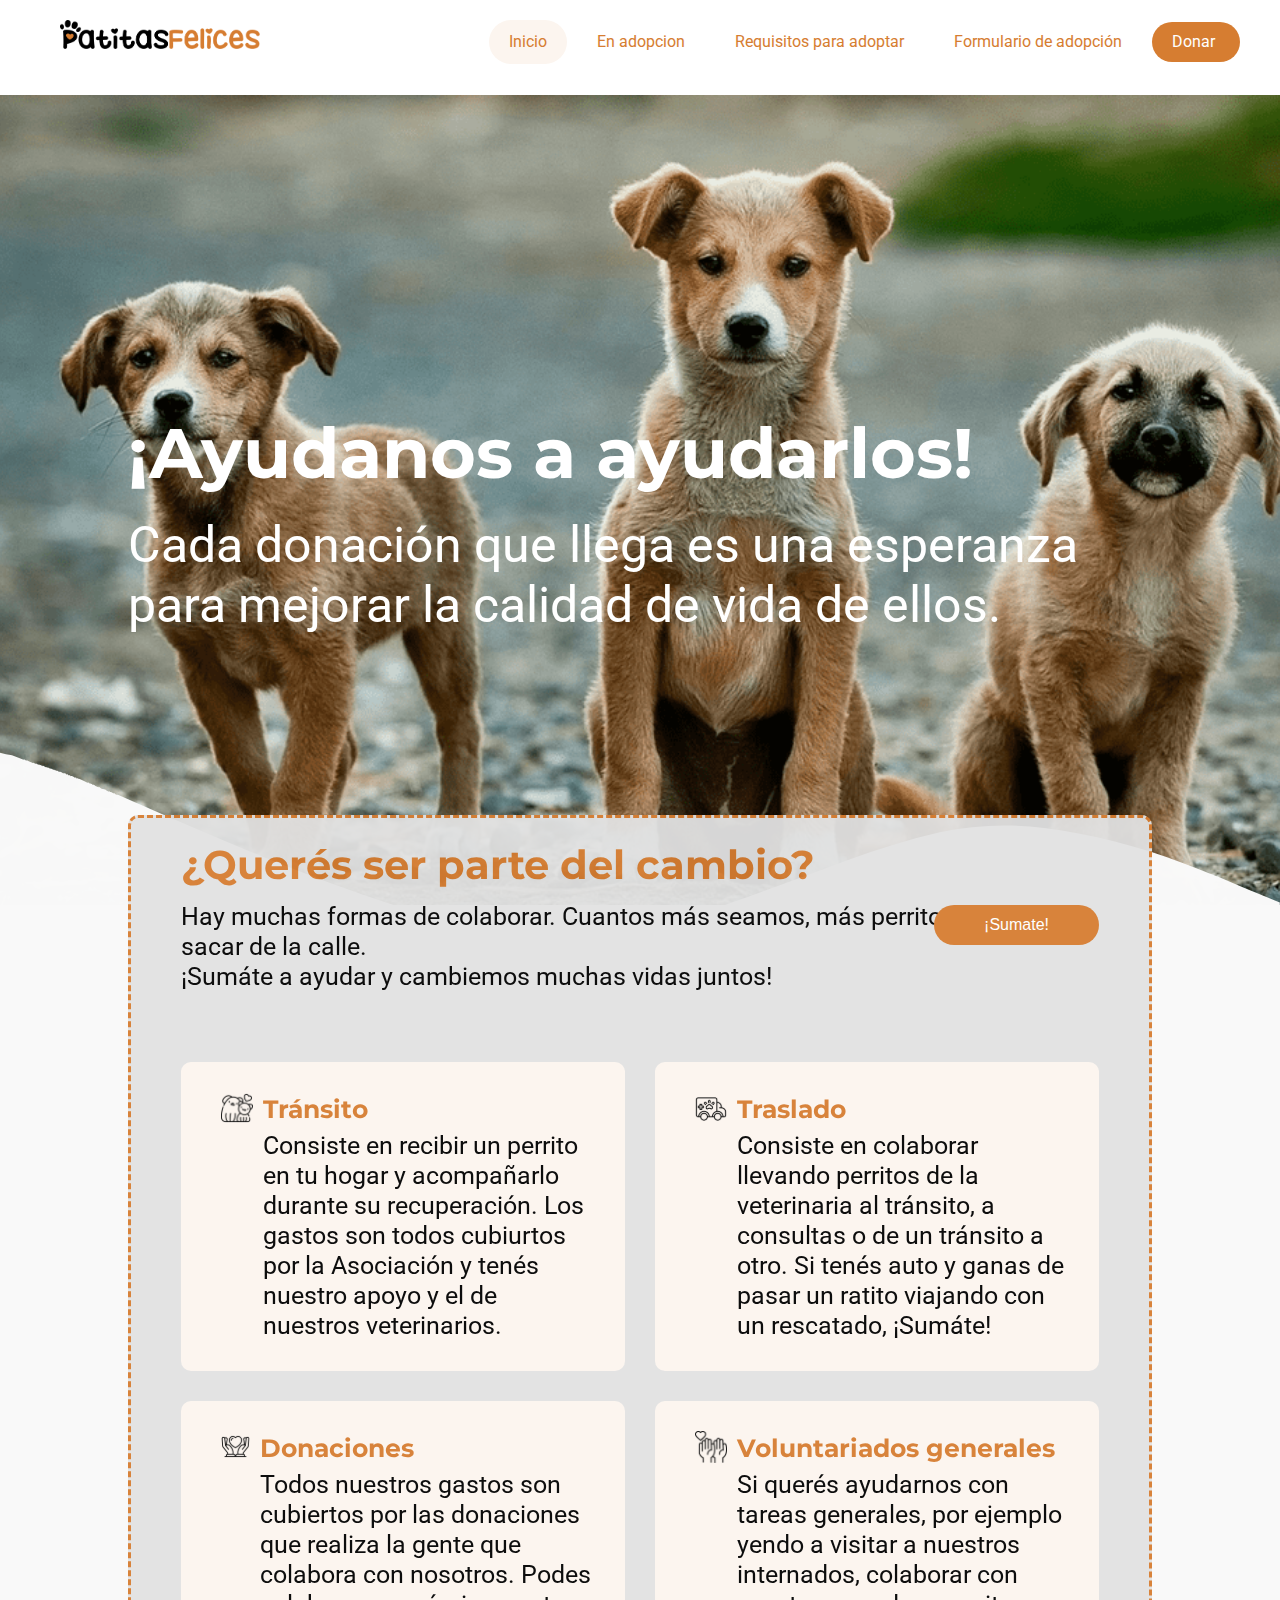
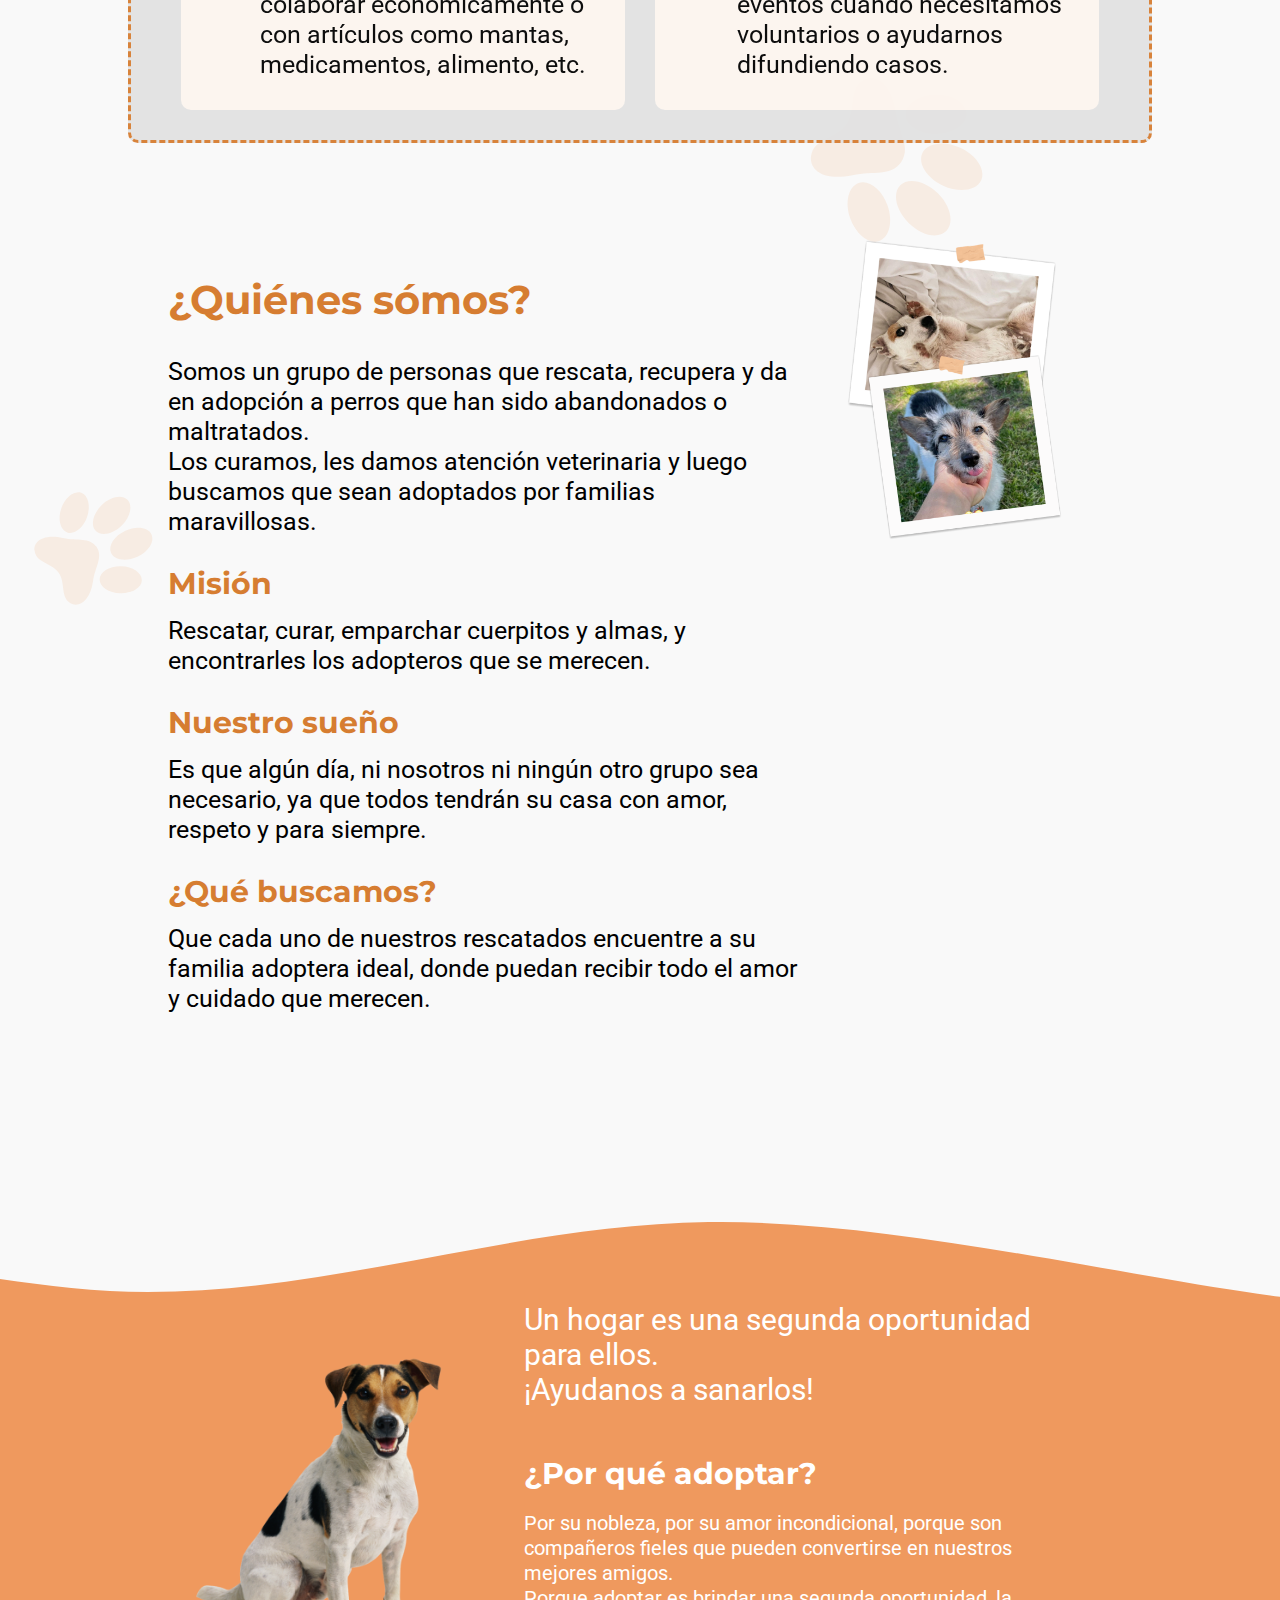
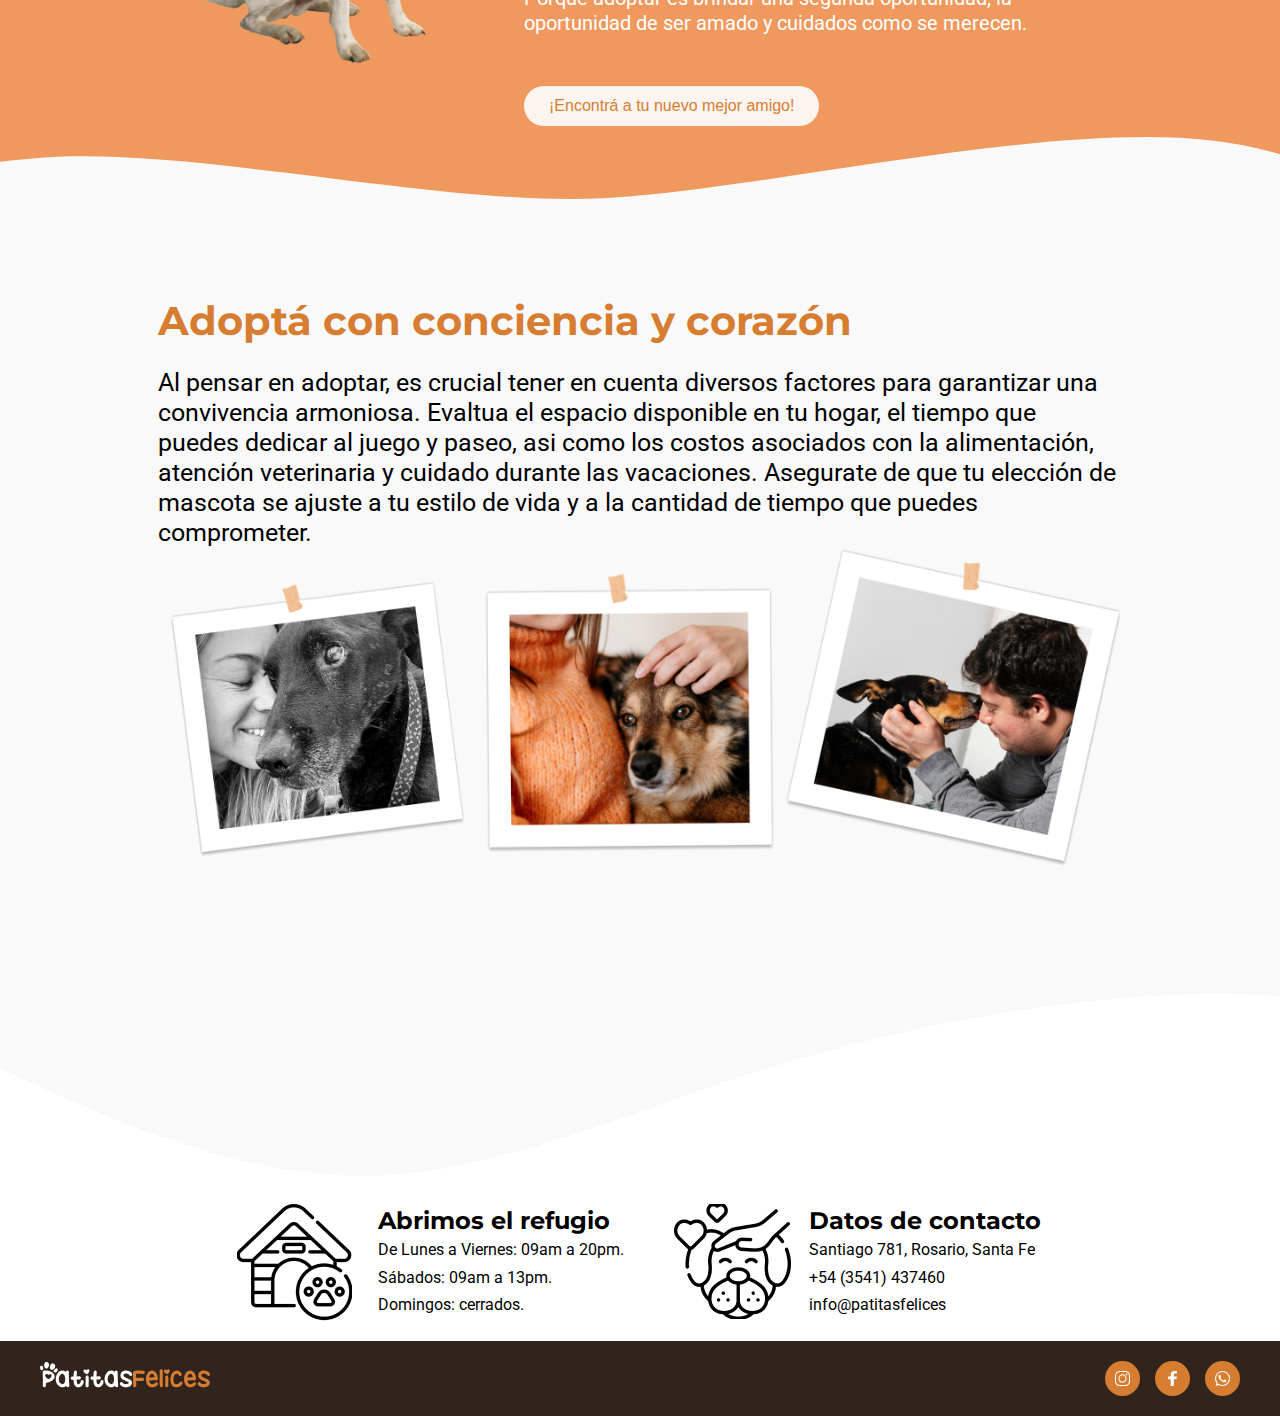
==== commit 98152ece: "Add: Página Inicio" ====
--- a/index.html
+++ b/index.html
@@ -5,27 +5,46 @@
     <meta charset="UTF-8">
     <meta name="viewport" content="width=device-width, initial-scale=1.0">
     <meta name="robots" content="index follow">
-    <title>Patitas Felices | Refugio de Mascotas</title>
-    <link rel="stylesheet" href="./assets/css/variables.css">
-    <link rel="stylesheet" href="./assets/css/styles.css">
+    <title>Patitas Felices | Mascotas en adopcion</title>
+    <link rel="stylesheet" href="./assets/css/base.css">
+    <link rel="stylesheet" href="./assets/css/index.css">
+
     <link rel="shortcut icon" href="./assets/img/favicon.ico" type="image/x-icon">
 </head>
 
 <body>
-    <header>
-        <div class="logo"></div>
-        <nav>
-            <a href="#" class="activo">Inicio</a>
-            <a href="./mascotas.html">Mascotas</a>
-            <a href="./requisitos.html">Requisitos</a>
-            <a href="./donar.html" class="destacado">Donar</a>
-        </nav>
+    <header class="header">
+        <div class="header__contenido">
+            <div class="header__barra header__contenedor">
+                <a href="/">
+                    <img class="header__logo" src="./assets/img/logo.png" alt="logo Patitas Felices" />
+                </a>
+
+                <img class="header__icono-nav" src="./assets/img/hamburguesa.svg" alt="navegacion icono" />
+
+                <nav class="navegacion">
+                    <div class="navegacion__flex">
+                        <a class="btn__text activo" href="./index.html">Inicio</a>
+                        <a class="btn__text" href="./mascotas.html">En adopcion</a>
+                        <a class="btn__text" href="./requisitos.html">Requisitos para adoptar</a>
+                        <a class="btn__text" href="./formulario.html">Formulario de adopción</a>
+                        <a href="./donar.html" class="btn__primary">Donar</a>
+                    </div>
+                </nav>
+            </div>
+            <!--Fin header-barra-->
+        </div>
     </header>
-    <main><!-- MAIN -->
-        <section class="hero"> <!-- SECCION HERO -->
-            <h1>Patitas Felices</h1>
-            <h2>Cambiando vidas,</h2>
-            <h2>una patita a la vez.</h2>
+
+    <main>
+        <section class="hero">
+            <figure>
+                <img src="./assets/img/wave-hero.svg" alt="Patitas Felices">
+            </figure>
+            <div class="content">
+                <h1>¡Ayudanos a ayudarlos!</h1>
+                <p>Cada donación que llega es una esperanza para mejorar la calidad de vida de ellos.</p>
+            </div>
         </section>
 
         <section class="sumate"> <!-- <<<<<<<<<<<<<<<<<<<<<<<<<<<<<<<<<<<<<<<<<<< SECCION INFORMACION -->
@@ -34,12 +53,12 @@
                 <p>Hay muchas formas de colaborar. Cuantos más seamos, más perritos podremos sacar de la calle.
                     <br>¡Sumáte a ayudar y cambiemos muchas vidas juntos!
                 </p>
-                <button class="btn btn-primario">Sumate</button>
+                <button class="btn__primary btn">¡Sumate!</button>
             </article>
 
             <article class="sumate__item sumate__transito">
                 <figure>
-                    <img src="./assets/img/iconos/ico-transito.png" alt="Tránsito">
+                    <img src="./assets/img/iconos-index/ico-transito.svg" alt="Tránsito">
                 </figure>
                 <div>
                     <h3>Tránsito</h3>
@@ -50,18 +69,18 @@
             </article>
             <article class="sumate__item sumate__traslado">
                 <figure>
-                    <img src="./assets/img/iconos/ico-traslado-min.png" alt="Traslado">
+                    <img src="./assets/img/iconos-index/ico-traslado.svg" alt="Traslado">
                 </figure>
                 <div>
                     <h3>Traslado</h3>
                     <p>Consiste en colaborar llevando perritos de la veterinaria al tránsito, a consultas o de un
                         tránsito a
-                        otro. Si tenés auto y ganas de pasar un ratito viajando con un rescatado, ¡Sumáte!.</p>
+                        otro. Si tenés auto y ganas de pasar un ratito viajando con un rescatado, ¡Sumáte!</p>
                 </div>
             </article>
             <article class="sumate__item sumate__donaciones">
                 <figure>
-                    <img src="./assets/img/iconos/ico-donacion-min.png" alt="Donaciones">
+                    <img src="./assets/img/iconos-index/ico-donaciones.svg" alt="Donaciones">
                 </figure>
                 <div>
                     <h3>Donaciones</h3>
@@ -73,7 +92,7 @@
             </article>
             <article class="sumate__item sumate__voluntariados">
                 <figure>
-                    <img src="./assets/img/iconos/ico-voluntariado-min.png" alt="Voluntariados generales">
+                    <img src="./assets/img/iconos-index/ico-voluntariados.svg" alt="Voluntariados generales">
                 </figure>
                 <div>
                     <h3>Voluntariados generales</h3>
@@ -102,65 +121,98 @@
             </article>
             <article class="nosotros__imagenes">
                 <figure>
-                    <img src="./assets/img/img-nosotros-1-min.png" alt="Tommy">
-                </figure>
-                <figure>
-                    <img src="./assets/img/img-nosotros-2-min.png" alt="Mike">
-                </figure>
-                <figure>
-                    <img src="./assets/img/img-nosotros-3-min.png" alt="Laura y Mia">
+                    <img src="./assets/img/img-inicio/perrito1.png" alt="Tommy">
+                </figure>
+                <figure>
+                    <img src="./assets/img/img-inicio/perrito2.png" alt="Mike">
                 </figure>
             </article>
         </section>
 
         <section class="mas">
             <div>
-                <p>"UN HOGAR ES UNA SEGUNDA OPORTUNIDAD PARA ELLOS"</p>
-                <figure>
-                    <img src="./assets/img/img-mas-perrito.png" alt="Perrito">
+                <figure>
+                    <img src="./assets/img/img-inicio/perrito3.png" alt="Perrito">
                 </figure>
             </div>
             <div>
+                <p class="mas__parraf__principal">Un hogar es una segunda oportunidad para ellos. <br>¡Ayudanos a
+                    sanarlos!</p>
                 <h2>¿Por qué adoptar?</h2>
                 <p>Por su nobleza, por su amor incondicional, porque son compañeros fieles que pueden convertirse en
                     nuestros mejores amigos. <br>Porque adoptar es brindar una segunda oportunidad, la oportunidad de
                     ser amado y cuidados como se merecen.</p>
-                <button class="btn btn-primario">Encuentra tu compañero</button>
-            </div>
-            <div>
-                <p>"AYUDANOS A SANARLOS"</p>
-                <figure>
-                    <img src="./assets/img/img-mas-perrito.png" alt="Perrito">
-                </figure>
-            </div>
-        </section>
+                <button class="btn btn__primary btn__mas">¡Encontrá a tu nuevo mejor amigo!</button>
+            </div>
+        </section>
+
+        <section class="historias">
+            <h2>Adoptá con conciencia y corazón</h2>
+            <p>Al pensar en adoptar, es crucial tener en cuenta diversos factores para garantizar una convivencia
+                armoniosa. Evaltua el espacio disponible en tu hogar, el tiempo que puedes dedicar al juego y paseo, asi
+                como los costos asociados con la alimentación, atención veterinaria y cuidado durante las vacaciones.
+                Asegurate de que tu elección de mascota se ajuste a tu estilo de vida y a la cantidad de tiempo que
+                puedes comprometer.</p>
+
+            <div class="historias__imgs">
+                <figure>
+                    <img src="./assets/img/img-inicio/adoptado1.png" alt="Mica y Tomy">
+                </figure>
+                <figure>
+                    <img src="./assets/img/img-inicio/adoptado2.png" alt="Peludo">
+                </figure>
+                <figure>
+                    <img src="./assets/img/img-inicio/adoptado3.png" alt="Maxi y Negrito">
+                </figure>
+            </div>
+        </section>
+
 
     </main>
-    <footer> <!-- FOOTER -->
-        <section>
-            <div class="logo"></div>
-            <div class="horarios">
-                <h3>Abrimos el refugio</h3>
-                <ul>
-                    <li>De Lunes a Viernes: 09am a 20pm.</li>
-                    <li>Sábados: 09am a 13pm.</li>
-                    <li>Domingos: cerrado.</li>
-                </ul>
-            </div>
-            <div class="contacto">
-                <h3>Datos de Contacto</h3>
-                <ul>
-                    <li>Santiago 781, Rosario, Santa Fe</li>
-                    <li>+54 (3541) 437460</li>
-                    <li>info@patitasfelices.com.ar</li>
-                </ul>
-            </div>
-        </section>
-        <div class="copy">&copy; Patitas Felices - Todos los derechos reservados</div>
-
+
+    <footer class="footer">
+        <div class="footer__contenedor footer__grid">
+            <div class="footer__box">
+                <img src="./assets/img/pet-house.png" alt="Cucha de perrito" />
+                <h3 class="footer__titulo">Abrimos el refugio</h3>
+                <p>De Lunes a Viernes: 09am a 20pm.</p>
+                <p>Sábados: 09am a 13pm.</p>
+                <p>Domingos: cerrados.</p>
+            </div>
+            <div class="footer__box">
+                <img src="./assets/img/dog-training.png" alt="Perrito feliz" />
+                <h3 class="footer__titulo">Datos de contacto</h3>
+                <p>Santiago 781, Rosario, Santa Fe</p>
+                <a href="tel:+543541437460" class="footer__enlace">
+                    +54 (3541) 437460
+                </a>
+                <a href="mailto:info@patitasfelices" class="footer__enlace">
+                    info@patitasfelices
+                </a>
+            </div>
+        </div>
+        <div class="footer__barra">
+            <div class="footer__flex">
+                <a href="/" class="footer__logo">
+                    <img src="/assets/img/logo-footer.svg" alt="Logo Patitas Felices" />
+                </a>
+                <div class="footer__redes">
+                    <a href="#">
+                        <img src="/assets/img/instagram.svg" alt="Icono instagram" />
+                    </a>
+                    <a href="#">
+                        <img src="/assets/img/facebook.svg" alt="Icono facebook" />
+                    </a>
+                    <a href="#">
+                        <img src="/assets/img/whatsapp.svg" alt="Icono whatsapp" />
+                    </a>
+                </div>
+            </div>
+        </div>
     </footer>
 
     <script src="./assets/js/script.js"></script>
+    <script src="./assets/js/menu-mobile.js"></script>
 </body>
 
 </html>--- a/assets/css/base.css
+++ b/assets/css/base.css
@@ -0,0 +1,485 @@
+/* Fuente */
+
+@import url("https://fonts.googleapis.com/css2?family=Montserrat:ital,wght@0,100..900;1,100..900&family=Roboto:ital,wght@0,100;0,300;0,400;0,500;0,700;0,900;1,100;1,300;1,400;1,500;1,700;1,900&display=swap");
+
+/* Variables */
+
+:root {
+  --primario: #d67d31;
+  --primario-80: #d98741;
+  --primario-10: #fcf5ef;
+  --secundario: #31241c;
+  --negro: #000;
+  --blanco: #fff;
+  --gris-claro: #f9f9f9;
+
+  /* backgrounds */
+  --bg-body: #f9f9f9;
+  --bg-form: #ffffff;
+
+  /* inputs */
+  --border-input: #79747e;
+  --bg-i-select: #454b4f;
+
+  /* fonts ***/
+  --fuente-principal: "Montserrat", sans-serif;
+  --fuente-secundaria: "Roboto", sans-serif;
+}
+
+/* Globales */
+
+html {
+  font-size: 62.5%;
+}
+
+*,
+*:before,
+*:after {
+  box-sizing: border-box;
+  margin: 0;
+  position: relative;
+}
+
+body {
+  font-family: var(--fuente-secundaria);
+  font-size: 1.6rem;
+  font-optical-sizing: auto;
+  line-height: 2.4rem;
+  background-color: var(--bg-body);
+}
+
+img {
+  max-width: 100%;
+}
+
+a {
+  text-decoration: none;
+  display: block;
+  color: var(--negro);
+}
+
+h1,
+h2,
+h3 {
+  font-family: var(--fuente-primaria);
+  font-weight: 700;
+  line-height: 3.4rem;
+}
+
+ul,
+ol,
+li {
+  list-style: none;
+  padding-left: 0;
+}
+
+.d-block {
+  display: block;
+}
+
+/* ====== Header ====== */
+.header {
+  height: 95px;
+  background-color: var(--blanco);
+}
+.header::after {
+  content: url("../img/wave.svg");
+  transform: rotate(180deg);
+  width: 100%;
+  position: absolute;
+  top: 7rem;
+  z-index: -1;
+}
+
+.header__contenedor {
+  width: 100%;
+}
+
+.header__contenedor a {
+  padding-left: 2rem;
+}
+
+.header__contenedor .header__icono-nav {
+  padding-right: 2rem;
+}
+
+.header__contenido {
+  display: flex;
+  justify-content: space-between;
+  align-items: center;
+  padding-block: 2rem 3rem;
+  width: 100%;
+}
+
+.header__barra {
+  display: flex;
+  flex-wrap: wrap;
+  justify-content: space-between;
+  gap: 1rem;
+}
+
+.header__logo {
+  max-width: 20rem;
+}
+
+.header__icono-nav {
+  width: 5rem;
+  cursor: pointer;
+}
+
+.navegacion {
+  z-index: 10;
+  background-color: var(--blanco);
+  flex-basis: 100%;
+  visibility: hidden;
+  overflow: hidden;
+  transition: all 0.3s ease;
+  max-height: 0;
+}
+
+.navegacion__flex {
+  padding: 2rem 0;
+  display: flex;
+  flex-direction: column;
+  align-items: center;
+  gap: 1rem;
+}
+
+.mostrar-menu-mobile {
+  visibility: visible;
+  max-height: 30rem;
+}
+
+/* ====== Footer ====== */
+
+.footer {
+  background: url("../img/wave.svg");
+  background-size: cover;
+  padding-top: 11rem;
+}
+
+.footer__contenedor {
+  max-width: 120rem;
+  margin: 0 auto;
+}
+
+.footer__grid {
+  padding: 2rem;
+  display: flex;
+  flex-direction: column;
+  align-content: center;
+  flex-wrap: wrap;
+}
+
+.footer__box {
+  display: grid;
+  grid-template-columns: 1fr 0.15fr 3fr;
+}
+.footer__box img {
+  grid-column: 1 / 4;
+}
+
+.footer__box h3,
+.footer__box p,
+.footer__box a {
+  grid-column: 1 / 4;
+}
+
+.footer__box:nth-child(1) {
+  margin-bottom: 4rem;
+}
+.footer__titulo {
+  font-family: var(--fuente-principal);
+  font-size: 2.4rem;
+}
+
+.footer__barra {
+  background-color: var(--secundario);
+  padding: 2rem 4rem;
+}
+
+.footer__flex {
+  display: flex;
+  flex-direction: column;
+  align-items: center;
+  gap: 2rem;
+}
+
+.footer__logo {
+  width: 17rem;
+}
+
+.footer__redes {
+  display: flex;
+  justify-content: end;
+  align-items: center;
+  gap: 1.5rem;
+}
+
+.footer__redes a {
+  display: flex;
+  justify-content: center;
+  align-items: center;
+  border-radius: 50%;
+  background-color: var(--primario);
+  width: 3.5rem;
+  height: 3.5rem;
+}
+
+.footer__redes img {
+  height: 1.5rem;
+}
+
+/* BUTTONS ************************/
+.btn__primary {
+  display: flex;
+  align-items: center;
+  height: 4rem;
+  padding-inline: 2.5rem;
+  background-color: var(--primario);
+  color: white;
+  font-size: 1.6rem;
+  border: none;
+  border-radius: 10rem;
+  cursor: pointer;
+}
+
+.btn__primary:hover {
+  background-color: var(--primario-80);
+  box-shadow: 0px 1px 2px 0px rgba(0, 0, 0, 0.3),
+    0px 1px 3px 1px rgba(0, 0, 0, 0.15);
+}
+
+.btn__primary:focus,
+.btn__primary:active {
+  background-color: var(--primario-80);
+}
+
+.btn__text {
+  padding: 1rem 2rem;
+  border-radius: 10rem;
+  color: var(--primario);
+  transition: background-color 0.3s;
+}
+
+.btn__text:hover,
+.btn__text:focus,
+.btn__text:active,
+.btn__text.activo {
+  background-color: var(--primario-10);
+}
+
+/*************** MEDIAQUERIES ***********/
+@media (min-width: 665px) {
+  main {
+    background-image: url(../img/huella-invertida.svg), url(../img/huella.svg);
+    background-repeat: no-repeat;
+    background-position: 75% 40%, 2% 50%;
+  }
+  .footer__contenedor {
+    padding-inline: 4rem;
+  }
+  .footer__grid {
+    flex-direction: row;
+    justify-content: center;
+    padding-inline: 0;
+    gap: 2rem;
+  }
+  .footer__flex {
+    flex-direction: row;
+    justify-content: space-between;
+  }
+  .footer__box {
+    grid-template-columns: 1fr 0.15fr 2fr;
+    grid-template-rows: repeat(4, 0.5fr);
+  }
+  .footer__box img {
+    grid-column: 1 / 2;
+    grid-row: 1 / 5;
+  }
+
+  .footer__box h3,
+  .footer__box p,
+  .footer__box a {
+    grid-column: 3 / 4;
+  }
+
+  .footer__box:nth-child(1) {
+    margin-bottom: 0;
+  }
+}
+
+@media (min-width: 768px) {
+  .footer {
+    padding-top: 19rem;
+  }
+  .footer__grid {
+    gap: 3rem;
+  }
+}
+
+@media (min-width: 1024px) {
+  .header__contenedor {
+    padding-inline: 4rem;
+  }
+  .header__logo {
+    padding-bottom: 1rem;
+  }
+
+  .header__icono-nav {
+    display: none;
+  }
+
+  .navegacion {
+    display: block;
+    flex-basis: initial;
+    visibility: initial;
+    max-height: initial;
+  }
+
+  .navegacion__flex {
+    flex-direction: row;
+    justify-content: end;
+    padding: 0;
+  }
+
+  .navegacion__enlace--donar {
+    padding: 1rem 4rem;
+  }
+  .footer__grid {
+    gap: 5rem;
+  }
+}
+
+@media (min-width: 2560px) {
+  .footer {
+    padding-top: 21rem;
+  }
+}
+
+/* BUTTONS ************************/
+.btn__primary {
+  display: flex;
+  align-items: center;
+  height: 4rem;
+  padding-inline: 2.5rem;
+  background-color: var(--primario);
+  color: white;
+  font-size: 1.6rem;
+  border: none;
+  border-radius: 10rem;
+  cursor: pointer;
+}
+
+.btn__primary:hover {
+  background-color: var(--primario-80);
+  box-shadow: 0px 1px 2px 0px rgba(0, 0, 0, 0.3),
+    0px 1px 3px 1px rgba(0, 0, 0, 0.15);
+}
+
+.btn__primary:focus,
+.btn__primary:active {
+  background-color: var(--primario-80);
+}
+
+.btn__text {
+  padding: 1rem 2rem;
+  border-radius: 10rem;
+  color: var(--primario);
+  transition: background-color 0.3s;
+}
+
+.btn__text:hover,
+.btn__text:focus,
+.btn__text:active,
+.btn__text.activo {
+  background-color: var(--primario-10);
+}
+
+/*************** MEDIAQUERIES ***********/
+@media (min-width: 665px) {
+  main {
+    background-image: url(../img/huella-invertida.svg), url(../img/huella.svg);
+    background-repeat: no-repeat;
+    background-position: 75% 40%, 2% 50%;
+  }
+  .footer__contenedor {
+    padding-inline: 4rem;
+  }
+  .footer__grid {
+    flex-direction: row;
+    justify-content: center;
+    padding-inline: 0;
+    gap: 2rem;
+  }
+  .footer__flex {
+    flex-direction: row;
+    justify-content: space-between;
+  }
+  .footer__box {
+    grid-template-columns: 1fr 0.15fr 2fr;
+    grid-template-rows: repeat(4, 0.5fr);
+  }
+  .footer__box img {
+    grid-column: 1 / 2;
+    grid-row: 1 / 5;
+  }
+
+  .footer__box h3,
+  .footer__box p,
+  .footer__box a {
+    grid-column: 3 / 4;
+  }
+
+  .footer__box:nth-child(1) {
+    margin-bottom: 0;
+  }
+}
+
+@media (min-width: 768px) {
+  .footer {
+    padding-top: 19rem;
+  }
+  .footer__grid {
+    gap: 3rem;
+  }
+}
+
+@media (min-width: 1024px) {
+  .header__contenedor {
+    padding-inline: 4rem;
+  }
+  .header__logo {
+    padding-bottom: 1rem;
+  }
+
+  .header__icono-nav {
+    display: none;
+  }
+
+  .navegacion {
+    display: block;
+    flex-basis: initial;
+    visibility: initial;
+    max-height: initial;
+  }
+
+  .navegacion__flex {
+    flex-direction: row;
+    justify-content: end;
+    padding: 0;
+  }
+
+  .navegacion__enlace--donar {
+    padding: 1rem 4rem;
+  }
+  .footer__grid {
+    gap: 5rem;
+  }
+}
+
+@media (min-width: 2560px) {
+  .footer {
+    padding-top: 21rem;
+  }
+}
--- a/assets/css/index.css
+++ b/assets/css/index.css
@@ -0,0 +1,381 @@
+main {
+    min-height: 70vh;
+}
+
+h2,
+h3 {
+    font-family: var(--fuente-principal)
+}
+
+.hero {
+    position: relative;
+    height: 90vh;
+    max-height: 90vh;
+    background: url("../img/perritos-min2.png");
+    background-size: cover;
+    background-position: bottom;
+    padding-bottom: 20vh;
+}
+
+.hero figure {
+    width: 100%;
+    position: absolute;
+    bottom: -13vh;
+}
+
+.hero .content {
+    position: absolute;
+    bottom: 30vh;
+    padding: 0 10vw;
+}
+
+.hero h1 {
+    font-family: var(--fuente-principal);
+    font-size: 4rem;
+    color: var(--blanco);
+    margin-bottom: 5vh;
+    background-color: #e2e2e23f;
+}
+
+.hero p {
+    font-size: 2rem;
+    color: var(--blanco);
+    line-height: 3rem;
+    background-color: #e2e2e23f;
+}
+
+/* ----- SECCION SUMATE ----- */
+.sumate {
+    width: 100vw;
+    margin: 0 auto;
+    margin-top: -10vh;
+    padding: 5rem 3rem;
+    background-color: #e2e2e2;
+    opacity: .95;
+    display: grid;
+    grid-template-columns: 1fr;
+    grid-template-rows: auto 1fr 1fr 1fr 1fr;
+    grid-template-areas: "sum-encabezado"
+        "sum-transito"
+        "sum-traslado"
+        "sum-donaciones"
+        "sum-voluntariados"
+    ;
+    gap: 2rem;
+    border-radius: 1rem;
+
+}
+
+.sumate__item {
+    background-color: var(--primario-10);
+    padding: 1rem 2rem 1rem 2rem;
+    display: flex;
+    flex-direction: column;
+    align-items: center;
+    border-radius: 1rem;
+}
+
+.sumate__item>figure {
+    margin: 0 1rem;
+    width: 50%;
+    display: flex;
+    justify-content: center;
+    align-items: flex-start;
+}
+
+.sumate h2 {
+    font-size: 4rem;
+    color: var(--primario);
+    margin-bottom: .5rem;
+}
+
+.sumate h3 {
+    color: var(--primario);
+    margin-bottom: .5rem;
+    font-size: 2.5rem;
+}
+
+.sumate__encabezado {
+    grid-area: sum-encabezado;
+    padding-bottom: 1rem;
+}
+
+.sumate .btn {
+    width: 100%;
+    justify-content: center;
+    margin-top: 3rem;
+}
+
+.sumate__transito {
+    grid-area: sum-transito;
+}
+
+.sumate__traslado {
+    grid-area: sum-traslado;
+}
+
+.sumate__donaciones {
+    grid-area: sum-donaciones;
+}
+
+.sumate__voluntariados {
+    grid-area: sum-voluntariados;
+}
+
+@media screen and (min-width: 768px) {
+
+    .hero h1 {
+        font-size: 5rem;
+        background-color: transparent;
+    }
+
+    .hero p {
+        font-size: 3rem;
+        background-color: transparent;
+    }
+
+    .sumate {
+        width: 90vw;
+        padding: 3rem;
+        grid-template-columns: 1fr 1fr;
+        grid-template-rows: auto 1fr 1fr;
+        grid-template-areas: "sum-encabezado sum-encabezado"
+            "sum-transito sum-traslado"
+            "sum-donaciones sum-voluntariados"
+        ;
+        border: 3px dashed var(--primario);
+    }
+
+    .sumate h2 {
+        margin-bottom: 2rem;
+    }
+}
+
+@media screen and (min-width: 1024px) {
+
+    .hero h1 {
+        font-size: 7rem;
+    }
+
+    .hero p {
+        font-size: 5rem;
+        line-height: 6rem;
+    }
+
+    .sumate {
+        position: relative;
+        width: 80vw;
+        padding: 3rem 5rem;
+        gap: 3rem;
+    }
+
+    .sumate__item {
+        font-size: 2.5rem;
+        line-height: 3rem;
+        flex-direction: row;
+        padding: 3rem;
+        align-items: flex-start;
+    }
+
+    .sumate__encabezado p {
+        font-size: 2.5rem;
+        line-height: 3rem;
+        margin-bottom: 3rem;
+    }
+
+    .sumate__encabezado .btn {
+        position: absolute;
+        width: auto;
+        padding: 0 5rem;
+        top: 3vh;
+        right: 0;
+    }
+
+    .sumate h2 {
+        margin-bottom: 2rem;
+    }
+}
+
+.nosotros {
+    display: flex;
+    flex-wrap: wrap;
+    padding: 4rem;
+}
+
+.nosotros h2 {
+    color: var(--primario);
+}
+
+.nosotros h3 {
+    color: var(--primario);
+}
+
+.nosotros__imagenes figure:nth-child(2) {
+    margin-top: -10rem;
+}
+
+@media screen and (min-width: 768px) {
+    .nosotros__imagenes {
+        display: flex;
+    }
+
+    .nosotros__imagenes figure:nth-child(2) {
+        margin-top: 0;
+    }
+
+}
+
+@media screen and (min-width: 1024px) {
+    .nosotros {
+        width: 80vw;
+        margin: 10rem auto;
+        display: grid;
+        grid-template-columns: 2fr 1fr;
+    }
+
+    .nosotros h2 {
+        font-size: 4rem;
+        margin-bottom: 4rem;
+    }
+
+    .nosotros h3 {
+        font-size: 3rem;
+        margin-top: 3rem;
+        margin-bottom: 1.5rem;
+    }
+
+    .nosotros p {
+        font-size: 2.5rem;
+        line-height: 3rem;
+    }
+
+    .nosotros__imagenes {
+        display: flex;
+        padding: 5rem;
+        flex-direction: column;
+        margin-top: -12rem;
+    }
+
+    .nosotros__imagenes figure:nth-child(2) {
+        margin-top: -10rem;
+        margin-left: 2rem;
+    }
+
+}
+
+.mas {
+    background-image: url(../img/wave-inicio.svg);
+    background-size: cover;
+    background-position: center;
+    width: 100%;
+    height: 80vh;
+    display: grid;
+    align-items: center;
+    padding: 3rem;
+    padding-bottom: 8rem;
+
+}
+
+.mas h2 {
+    color: var(--blanco);
+    margin-bottom: 3rem;
+}
+
+.mas p {
+    color: var(--blanco);
+    margin-bottom: 3rem;
+}
+
+.mas figure {
+    display: none;
+}
+
+.btn__mas {
+    background-color: var(--primario-10);
+    color: var(--primario);
+    transition: all .5s ease;
+}
+
+.btn__mas:hover {
+    color: var(--primario-10);
+}
+
+@media screen and (min-width: 762px) {
+    .mas {
+        height: 70vh;
+    }
+}
+
+@media screen and (min-width: 1024px) {
+    .mas {
+        height: 80vh;
+        display: grid;
+        grid-template-columns: 1fr 2fr;
+        align-items: center;
+        padding: 0 15vw;
+        gap: 5rem;
+    }
+
+    .mas figure {
+        display: block;
+        width: 90%;
+    }
+
+    .mas p {
+        font-size: 2rem;
+        line-height: 2.5rem;
+        margin-bottom: 5rem;
+    }
+
+    .mas .mas__parraf__principal {
+        font-size: 3rem;
+        line-height: 3.5rem;
+    }
+
+    .mas h2 {
+        font-size: 3rem;
+        margin-bottom: 2rem;
+    }
+}
+
+.historias {
+    width: 100%;
+    padding: 3rem;
+}
+
+.historias h2 {
+    color: var(--primario);
+    margin-bottom: 3rem;
+}
+
+.historias__imgs {
+    display: none;
+}
+
+@media screen and (min-width: 762px) {
+    .historias__imgs {
+        display: flex;
+    }
+}
+
+@media screen and (min-width: 1024px) {
+    .historias {
+        width: 80vw;
+        height: 80vh;
+        margin: 0 auto;
+        padding: 3rem;
+    }
+
+    .historias h2 {
+        font-size: 4rem;
+    }
+
+    .historias p {
+        font-size: 2.5rem;
+        line-height: 3rem;
+    }
+
+    .historias__imgs {
+        display: flex;
+    }
+}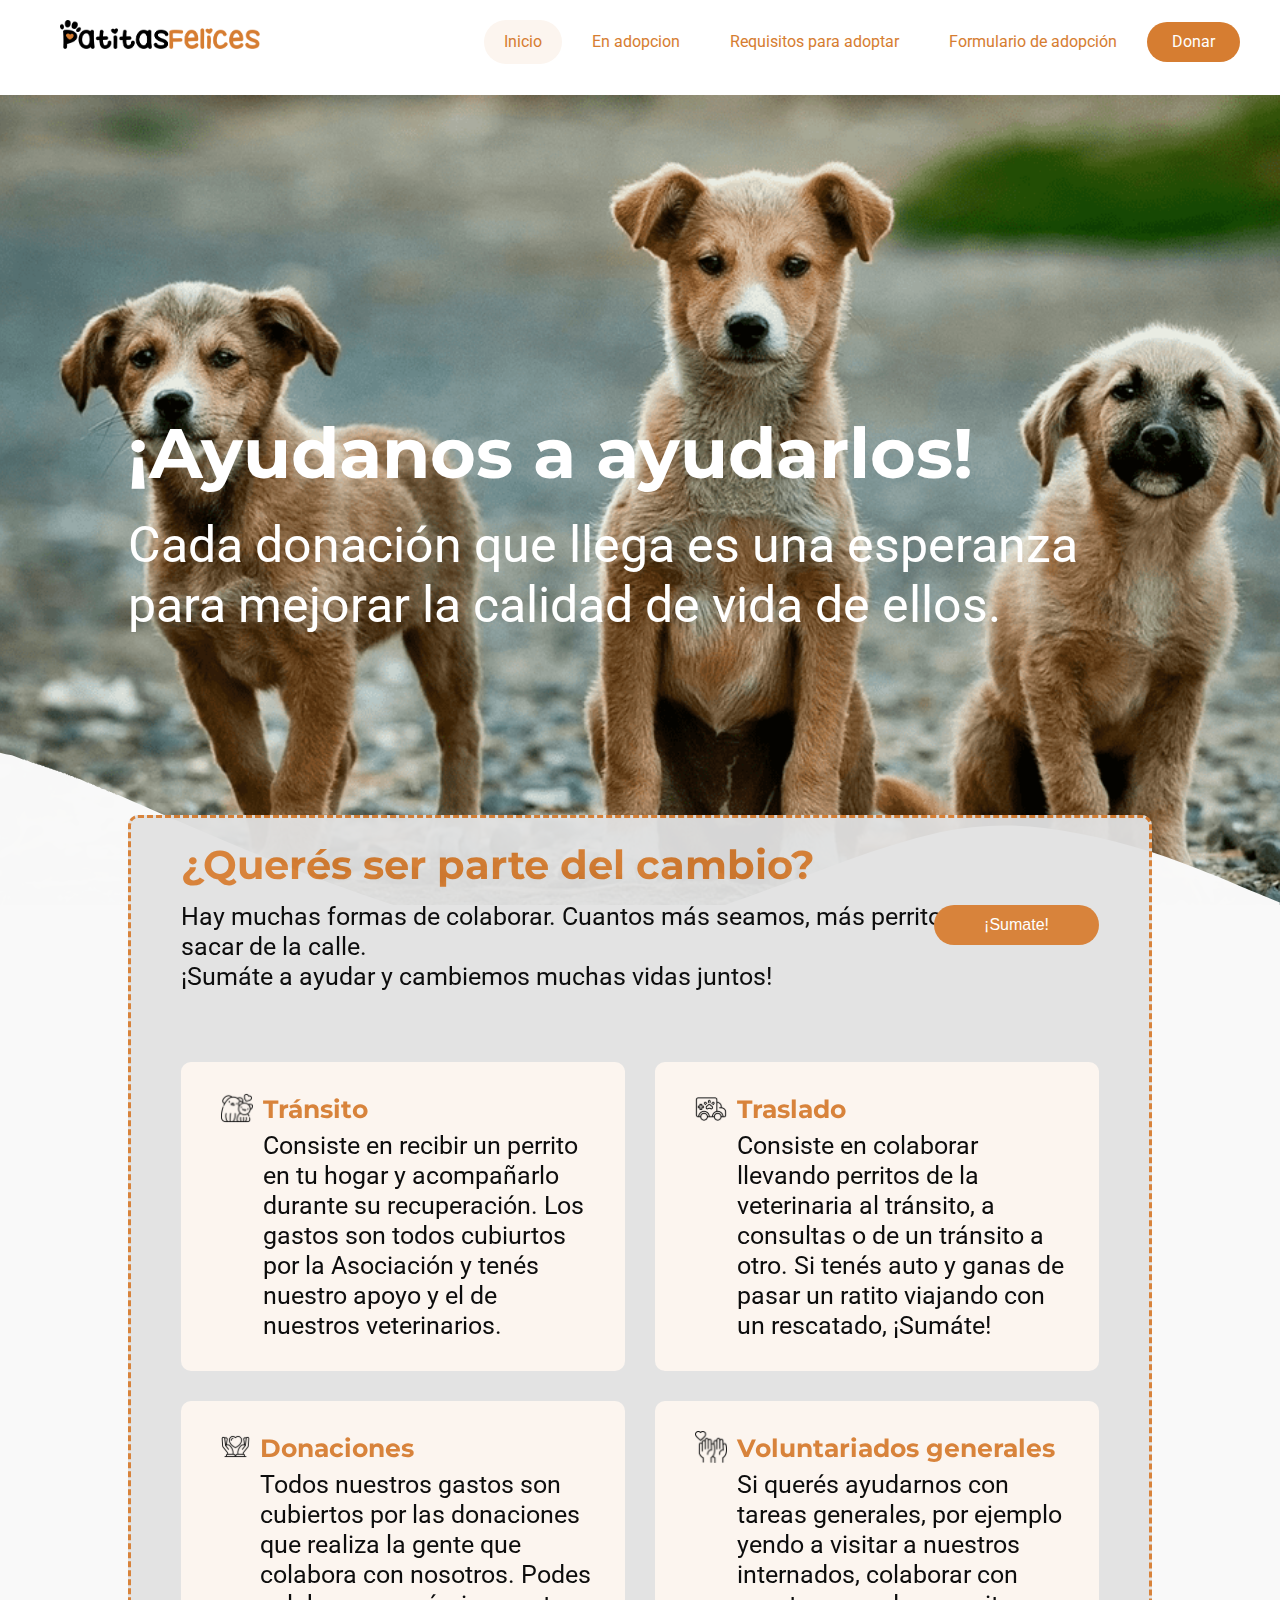
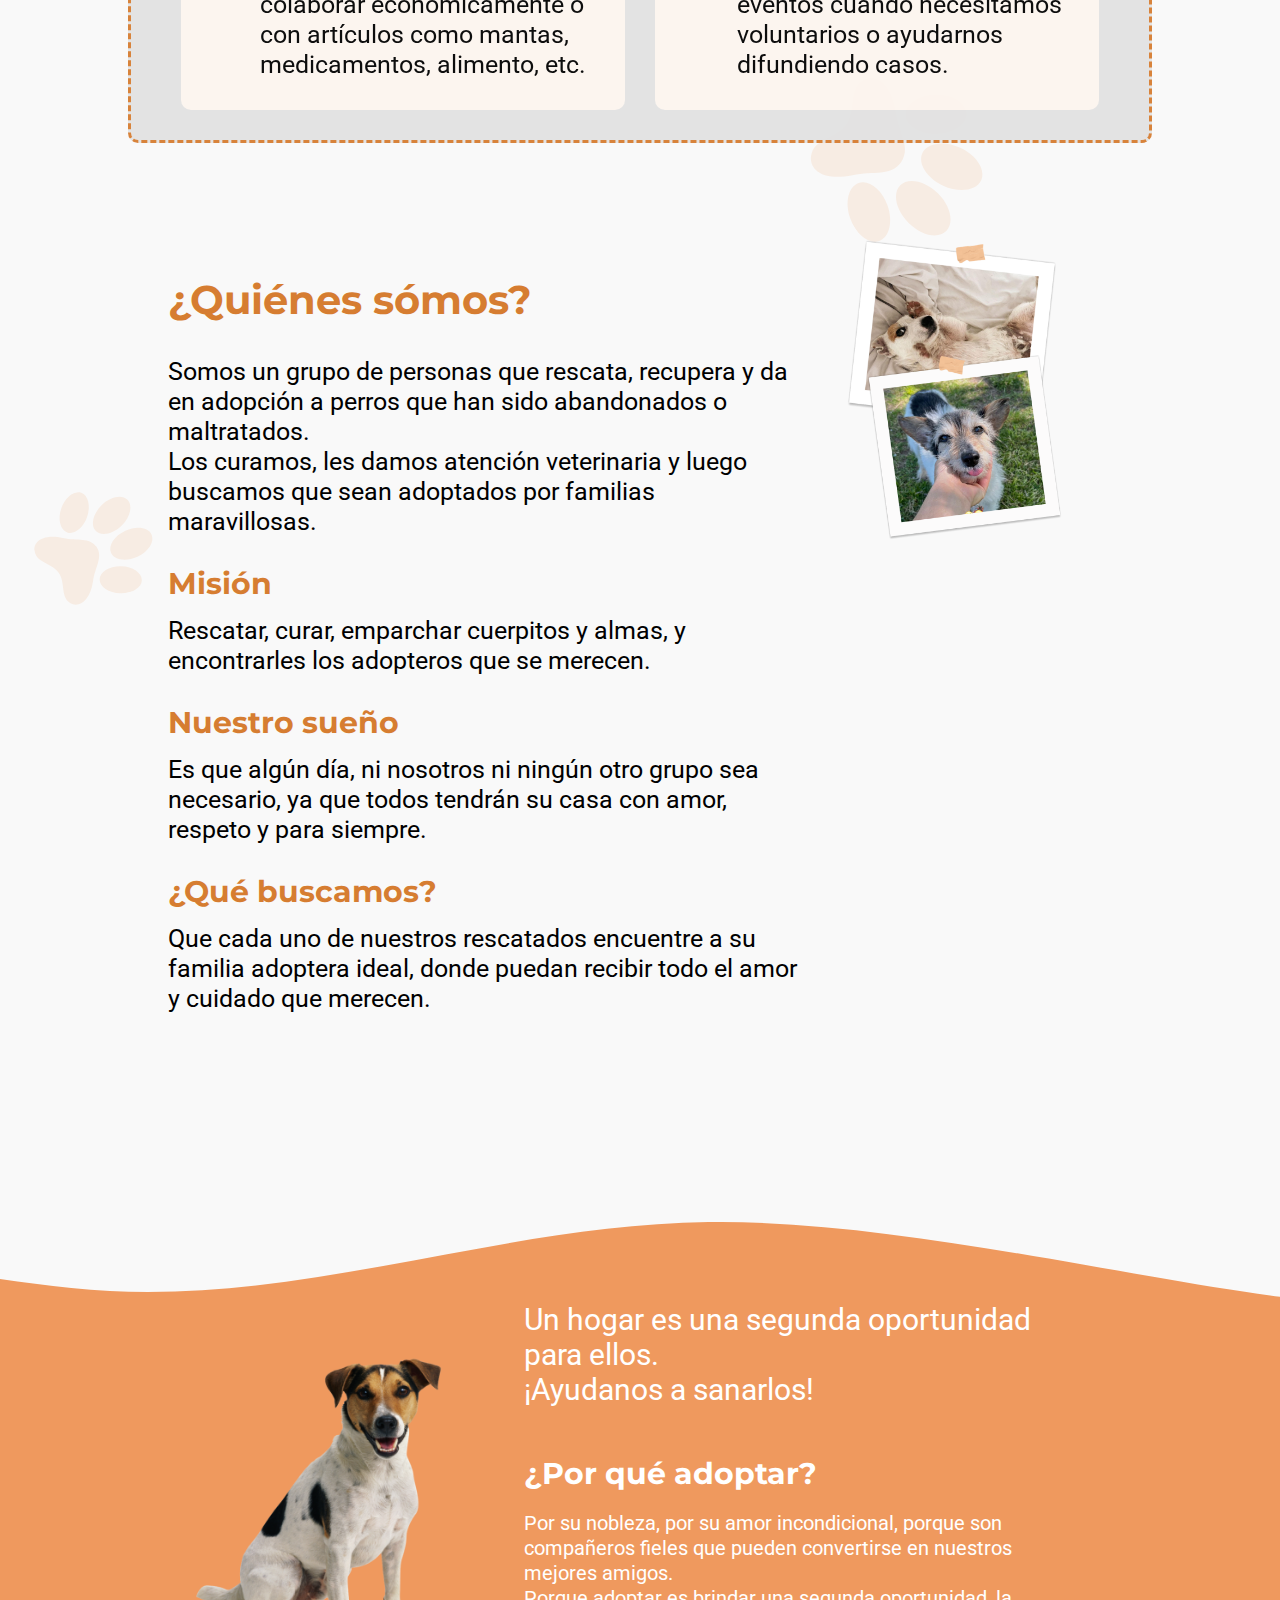
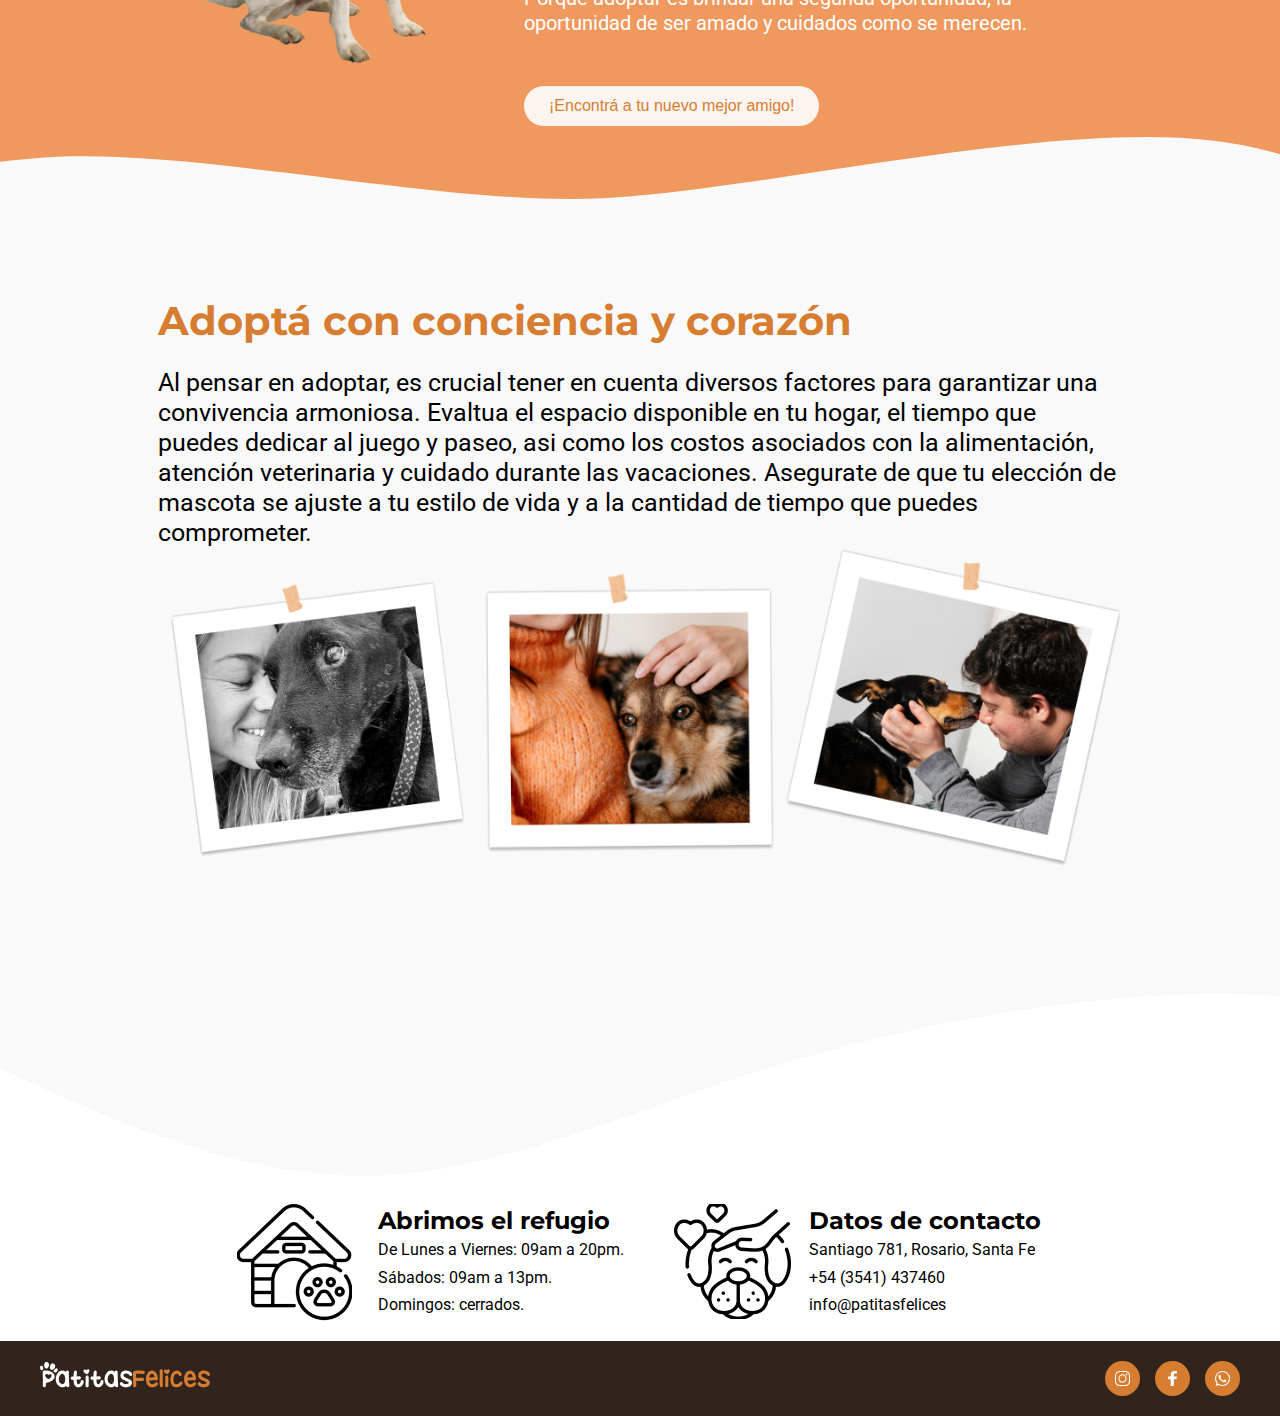
==== commit f0060904: "Fix: rutas" ====
--- a/index.html
+++ b/index.html
@@ -16,7 +16,7 @@
     <header class="header">
         <div class="header__contenido">
             <div class="header__barra header__contenedor">
-                <a href="/">
+                <a href="#">
                     <img class="header__logo" src="./assets/img/logo.png" alt="logo Patitas Felices" />
                 </a>
 
@@ -193,18 +193,18 @@
         </div>
         <div class="footer__barra">
             <div class="footer__flex">
-                <a href="/" class="footer__logo">
-                    <img src="/assets/img/logo-footer.svg" alt="Logo Patitas Felices" />
+                <a href="./index.html" class="footer__logo">
+                    <img src="./assets/img/logo-footer.svg" alt="Logo Patitas Felices" />
                 </a>
                 <div class="footer__redes">
                     <a href="#">
-                        <img src="/assets/img/instagram.svg" alt="Icono instagram" />
+                        <img src="./assets/img/instagram.svg" alt="Icono instagram" />
                     </a>
                     <a href="#">
-                        <img src="/assets/img/facebook.svg" alt="Icono facebook" />
+                        <img src="./assets/img/facebook.svg" alt="Icono facebook" />
                     </a>
                     <a href="#">
-                        <img src="/assets/img/whatsapp.svg" alt="Icono whatsapp" />
+                        <img src="./assets/img/whatsapp.svg" alt="Icono whatsapp" />
                     </a>
                 </div>
             </div>
--- a/assets/css/base.css
+++ b/assets/css/base.css
@@ -21,6 +21,11 @@
   --border-input: #79747e;
   --bg-i-select: #454b4f;
 
+  --error: #d43f2e;
+  --error-light: #fde6e3;
+  --success: #0f8651;
+  --success-light: #dafeed;
+
   /* fonts ***/
   --fuente-principal: "Montserrat", sans-serif;
   --fuente-secundaria: "Roboto", sans-serif;
@@ -67,8 +72,7 @@
 }
 
 ul,
-ol,
-li {
+ol {
   list-style: none;
   padding-left: 0;
 }
@@ -95,9 +99,9 @@
   width: 100%;
 }
 
-.header__contenedor a {
+.header__contenedor > a:nth-child(1) {
   padding-left: 2rem;
-}
+} 
 
 .header__contenedor .header__icono-nav {
   padding-right: 2rem;
@@ -255,6 +259,25 @@
   background-color: var(--primario-80);
 }
 
+.btn__light {
+    border-radius: 10rem;
+    padding: 0.5rem;
+    font-size: 1.6rem;
+    color: var(--primario);
+    border: var(--primario) solid 1px;
+    transition: background-color .3s;
+    width: 7rem;
+    text-align: center;
+    display: inline-block;
+}
+
+.btn__light:hover {
+    background-color: var(--primario-80);
+    color: var(--blanco);
+    box-shadow: 0px 1px 2px 0px rgba(0, 0, 0, 0.3), 
+    0px 1px 3px 1px rgba(0, 0, 0, 0.15);
+}
+
 .btn__text {
   padding: 1rem 2rem;
   border-radius: 10rem;
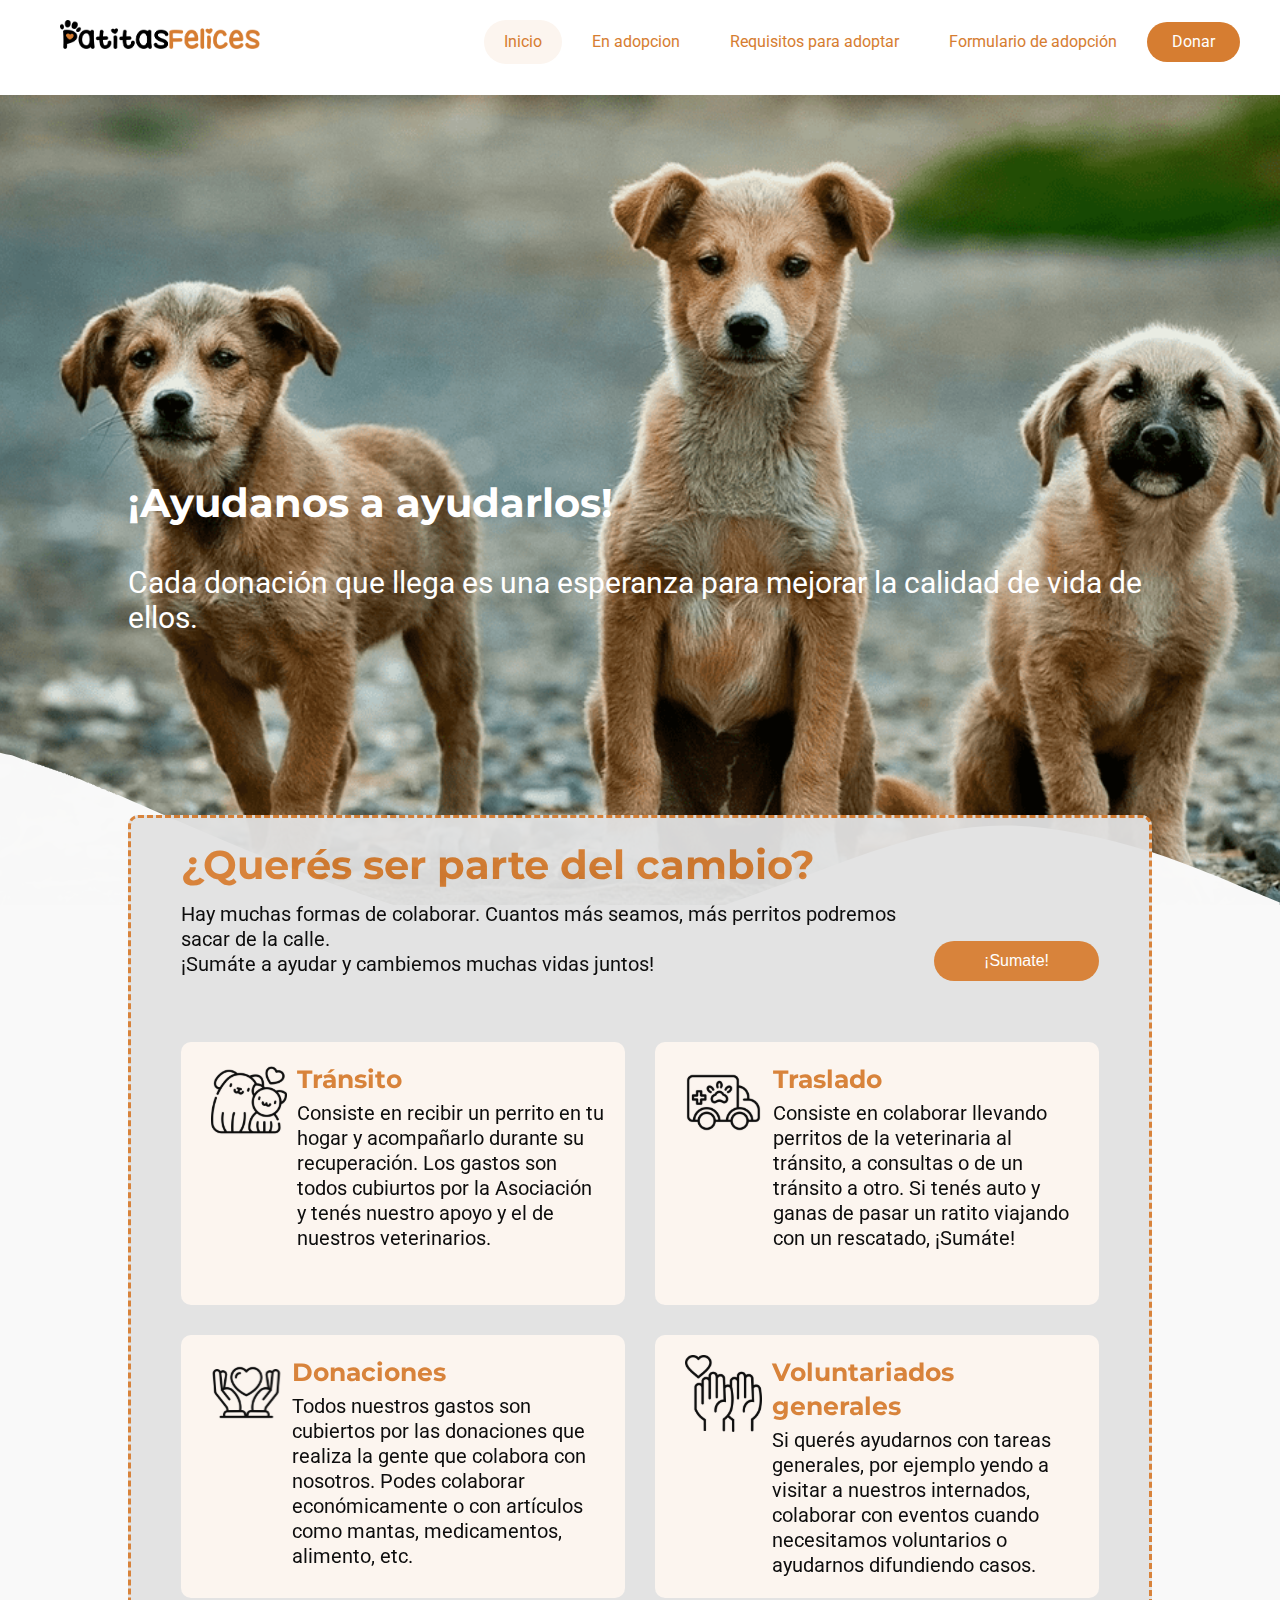
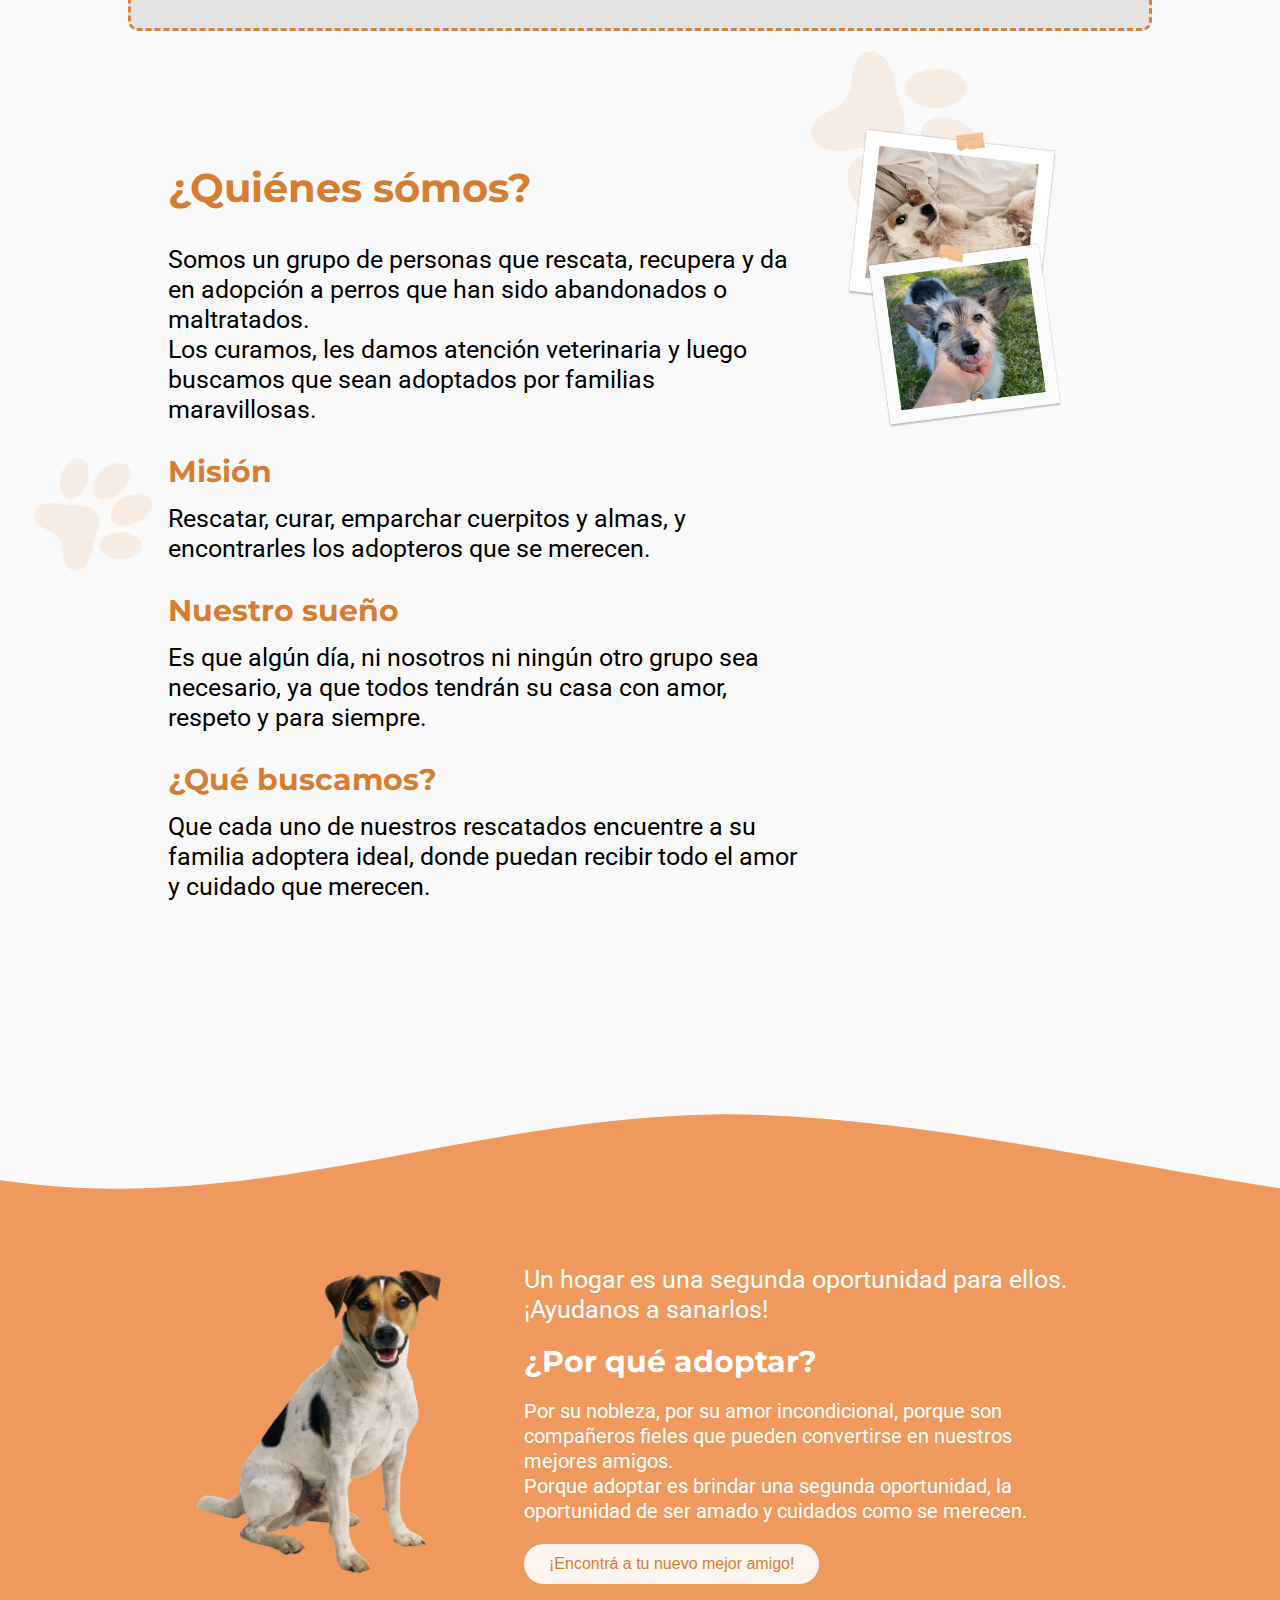
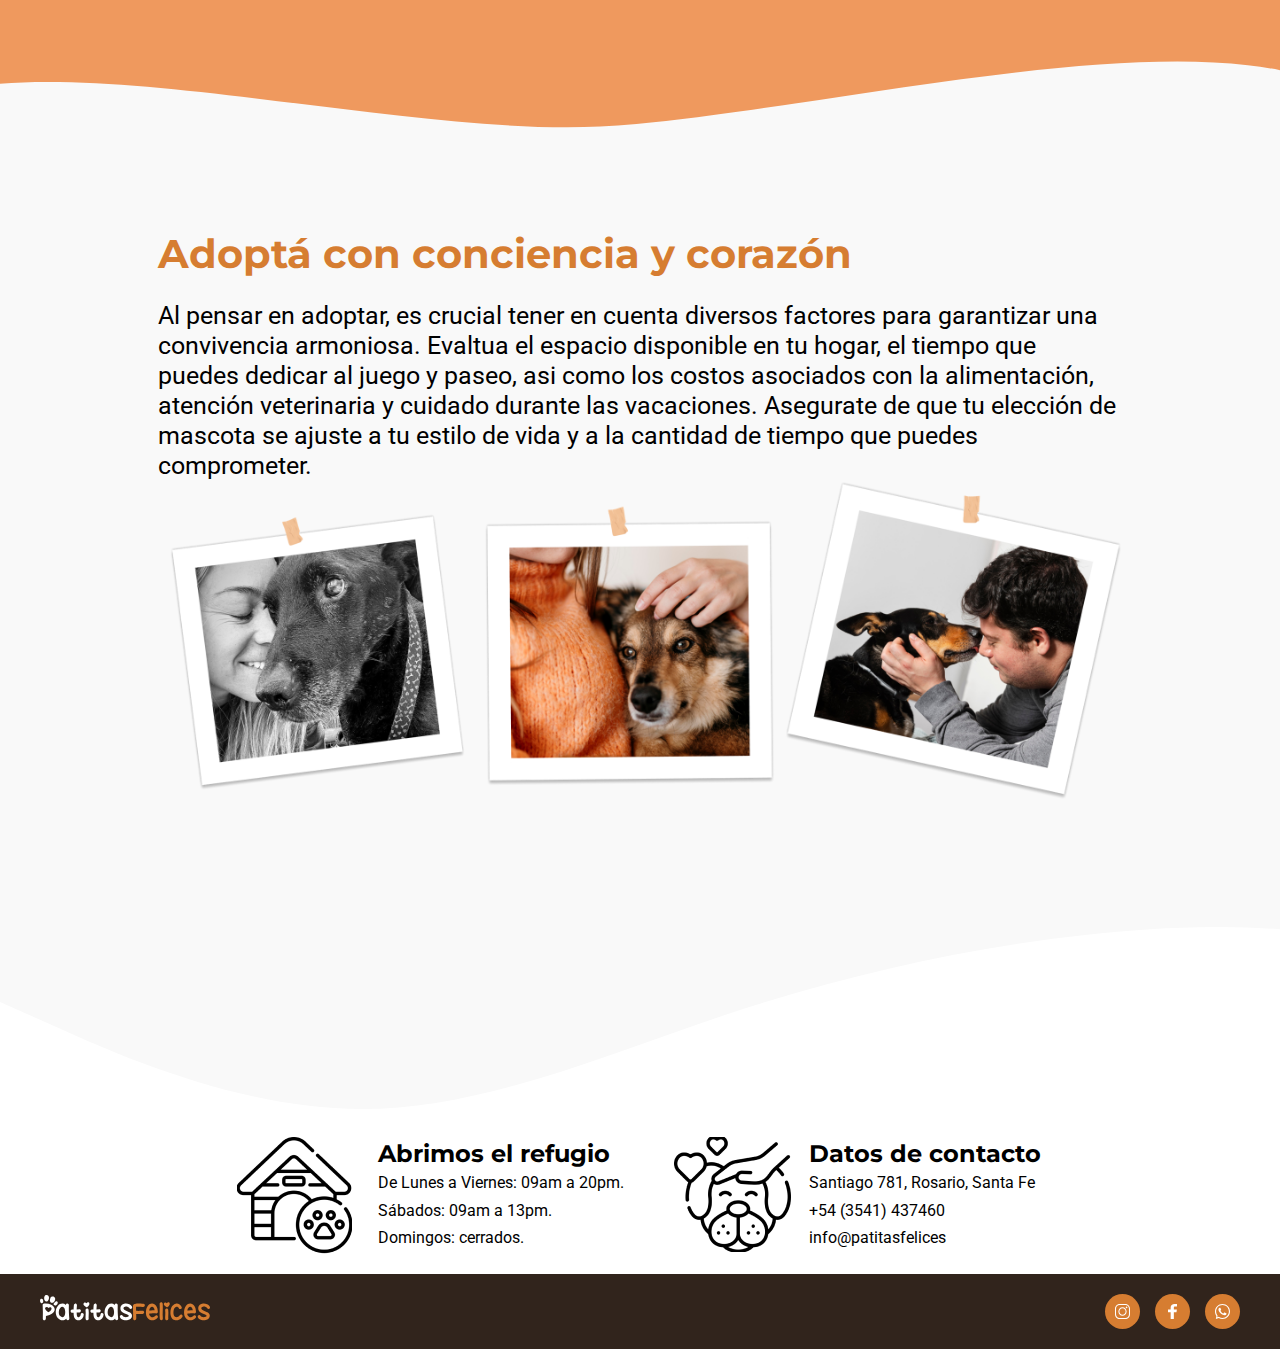
==== commit fe45667c: "Fix: Validacion de código (w3c validator)" ====
--- a/index.html
+++ b/index.html
@@ -17,10 +17,10 @@
         <div class="header__contenido">
             <div class="header__barra header__contenedor">
                 <a href="#">
-                    <img class="header__logo" src="./assets/img/logo.png" alt="logo Patitas Felices" />
-                </a>
-
-                <img class="header__icono-nav" src="./assets/img/hamburguesa.svg" alt="navegacion icono" />
+                    <img class="header__logo" src="./assets/img/logo.png" alt="logo Patitas Felices">
+                </a>
+
+                <img class="header__icono-nav" src="./assets/img/hamburguesa.svg" alt="navegacion icono">
 
                 <nav class="navegacion">
                     <div class="navegacion__flex">
@@ -47,7 +47,7 @@
             </div>
         </section>
 
-        <section class="sumate"> <!-- <<<<<<<<<<<<<<<<<<<<<<<<<<<<<<<<<<<<<<<<<<< SECCION INFORMACION -->
+        <div class="sumate"> <!-- <<<<<<<<<<<<<<<<<<<<<<<<<<<<<<<<<<<<<<<<<<< SECCION INFORMACION -->
             <article class="sumate__encabezado">
                 <h2>¿Querés ser parte del cambio?</h2>
                 <p>Hay muchas formas de colaborar. Cuantos más seamos, más perritos podremos sacar de la calle.
@@ -101,9 +101,9 @@
                     </p>
                 </div>
             </article>
-        </section>
-
-        <section class="nosotros">
+        </div>
+
+        <div class="nosotros">
             <article class="nosotros__info">
                 <h2>¿Quiénes sómos?</h2>
                 <p>Somos un grupo de personas que rescata, recupera y da en adopción a perros que han sido abandonados o
@@ -119,15 +119,15 @@
                 <p>Que cada uno de nuestros rescatados encuentre a su familia adoptera ideal, donde puedan recibir todo
                     el amor y cuidado que merecen.</p>
             </article>
-            <article class="nosotros__imagenes">
+            <div class="nosotros__imagenes">
                 <figure>
                     <img src="./assets/img/img-inicio/perrito1.png" alt="Tommy">
                 </figure>
                 <figure>
                     <img src="./assets/img/img-inicio/perrito2.png" alt="Mike">
                 </figure>
-            </article>
-        </section>
+            </div>
+        </div>
 
         <section class="mas">
             <div>
@@ -173,14 +173,14 @@
     <footer class="footer">
         <div class="footer__contenedor footer__grid">
             <div class="footer__box">
-                <img src="./assets/img/pet-house.png" alt="Cucha de perrito" />
+                <img src="./assets/img/pet-house.png" alt="Cucha de perrito">
                 <h3 class="footer__titulo">Abrimos el refugio</h3>
                 <p>De Lunes a Viernes: 09am a 20pm.</p>
                 <p>Sábados: 09am a 13pm.</p>
                 <p>Domingos: cerrados.</p>
             </div>
             <div class="footer__box">
-                <img src="./assets/img/dog-training.png" alt="Perrito feliz" />
+                <img src="./assets/img/dog-training.png" alt="Perrito feliz">
                 <h3 class="footer__titulo">Datos de contacto</h3>
                 <p>Santiago 781, Rosario, Santa Fe</p>
                 <a href="tel:+543541437460" class="footer__enlace">
@@ -194,17 +194,17 @@
         <div class="footer__barra">
             <div class="footer__flex">
                 <a href="./index.html" class="footer__logo">
-                    <img src="./assets/img/logo-footer.svg" alt="Logo Patitas Felices" />
+                    <img src="./assets/img/logo-footer.svg" alt="Logo Patitas Felices">
                 </a>
                 <div class="footer__redes">
                     <a href="#">
-                        <img src="./assets/img/instagram.svg" alt="Icono instagram" />
+                        <img src="./assets/img/instagram.svg" alt="Icono instagram">
                     </a>
                     <a href="#">
-                        <img src="./assets/img/facebook.svg" alt="Icono facebook" />
+                        <img src="./assets/img/facebook.svg" alt="Icono facebook">
                     </a>
                     <a href="#">
-                        <img src="./assets/img/whatsapp.svg" alt="Icono whatsapp" />
+                        <img src="./assets/img/whatsapp.svg" alt="Icono whatsapp">
                     </a>
                 </div>
             </div>
--- a/assets/css/index.css
+++ b/assets/css/index.css
@@ -77,7 +77,7 @@
 
 .sumate__item>figure {
     margin: 0 1rem;
-    width: 50%;
+    width: 100%;
     display: flex;
     justify-content: center;
     align-items: flex-start;
@@ -154,12 +154,12 @@
 @media screen and (min-width: 1024px) {
 
     .hero h1 {
-        font-size: 7rem;
+        font-size: 4rem;
     }
 
     .hero p {
-        font-size: 5rem;
-        line-height: 6rem;
+        font-size: 3rem;
+        line-height: 3.5rem;
     }
 
     .sumate {
@@ -167,6 +167,44 @@
         width: 80vw;
         padding: 3rem 5rem;
         gap: 3rem;
+    }
+
+    .sumate__item {
+        font-size: 2rem;
+        line-height: 2.5rem;
+        flex-direction: row;
+        padding: 2rem;
+        align-items: flex-start;
+    }
+
+    .sumate__encabezado p {
+        font-size: 2rem;
+        line-height: 2.5rem;
+        margin-bottom: 2.5rem;
+        padding-right: 20rem;
+    }
+
+    .sumate__encabezado .btn {
+        position: absolute;
+        width: auto;
+        padding: 0 5rem;
+        top: 7vh;
+        right: 0;
+    }
+
+    .sumate h2 {
+        margin-bottom: 2rem;
+    }
+}
+
+@media screen and (min-width: 1400px) {
+    .hero h1 {
+        font-size: 7rem;
+    }
+
+    .hero p {
+        font-size: 5rem;
+        line-height: 6rem;
     }
 
     .sumate__item {
@@ -303,12 +341,14 @@
 @media screen and (min-width: 762px) {
     .mas {
         height: 70vh;
+        background-size: cover;
+        background-position: center;
     }
 }
 
 @media screen and (min-width: 1024px) {
     .mas {
-        height: 80vh;
+        height: 85vh;
         display: grid;
         grid-template-columns: 1fr 2fr;
         align-items: center;
@@ -321,6 +361,24 @@
         width: 90%;
     }
 
+    .mas p {
+        font-size: 2rem;
+        line-height: 2.5rem;
+        margin-bottom: 2rem;
+    }
+
+    .mas .mas__parraf__principal {
+        font-size: 2.5rem;
+        line-height: 3rem;
+    }
+
+    .mas h2 {
+        font-size: 3rem;
+        margin-bottom: 2rem;
+    }
+}
+
+@media screen and (min-width: 1400px) {
     .mas p {
         font-size: 2rem;
         line-height: 2.5rem;
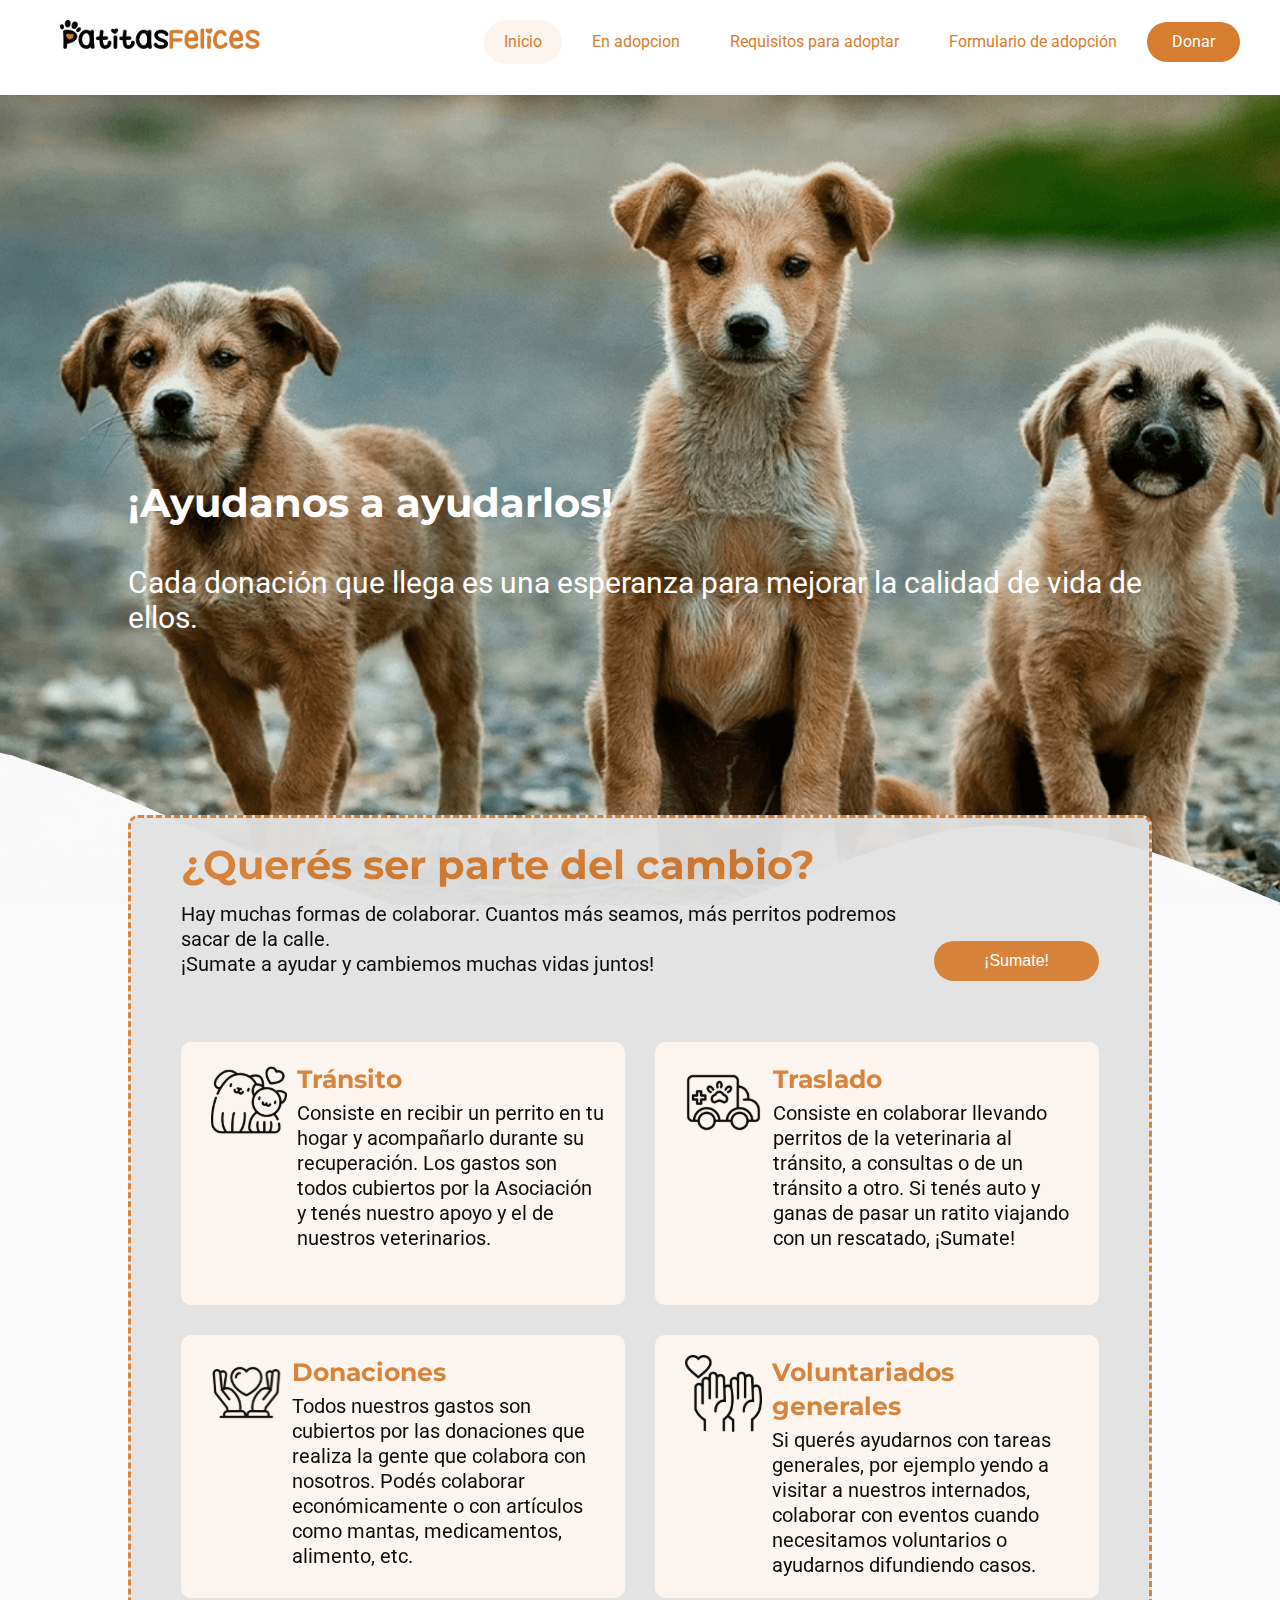
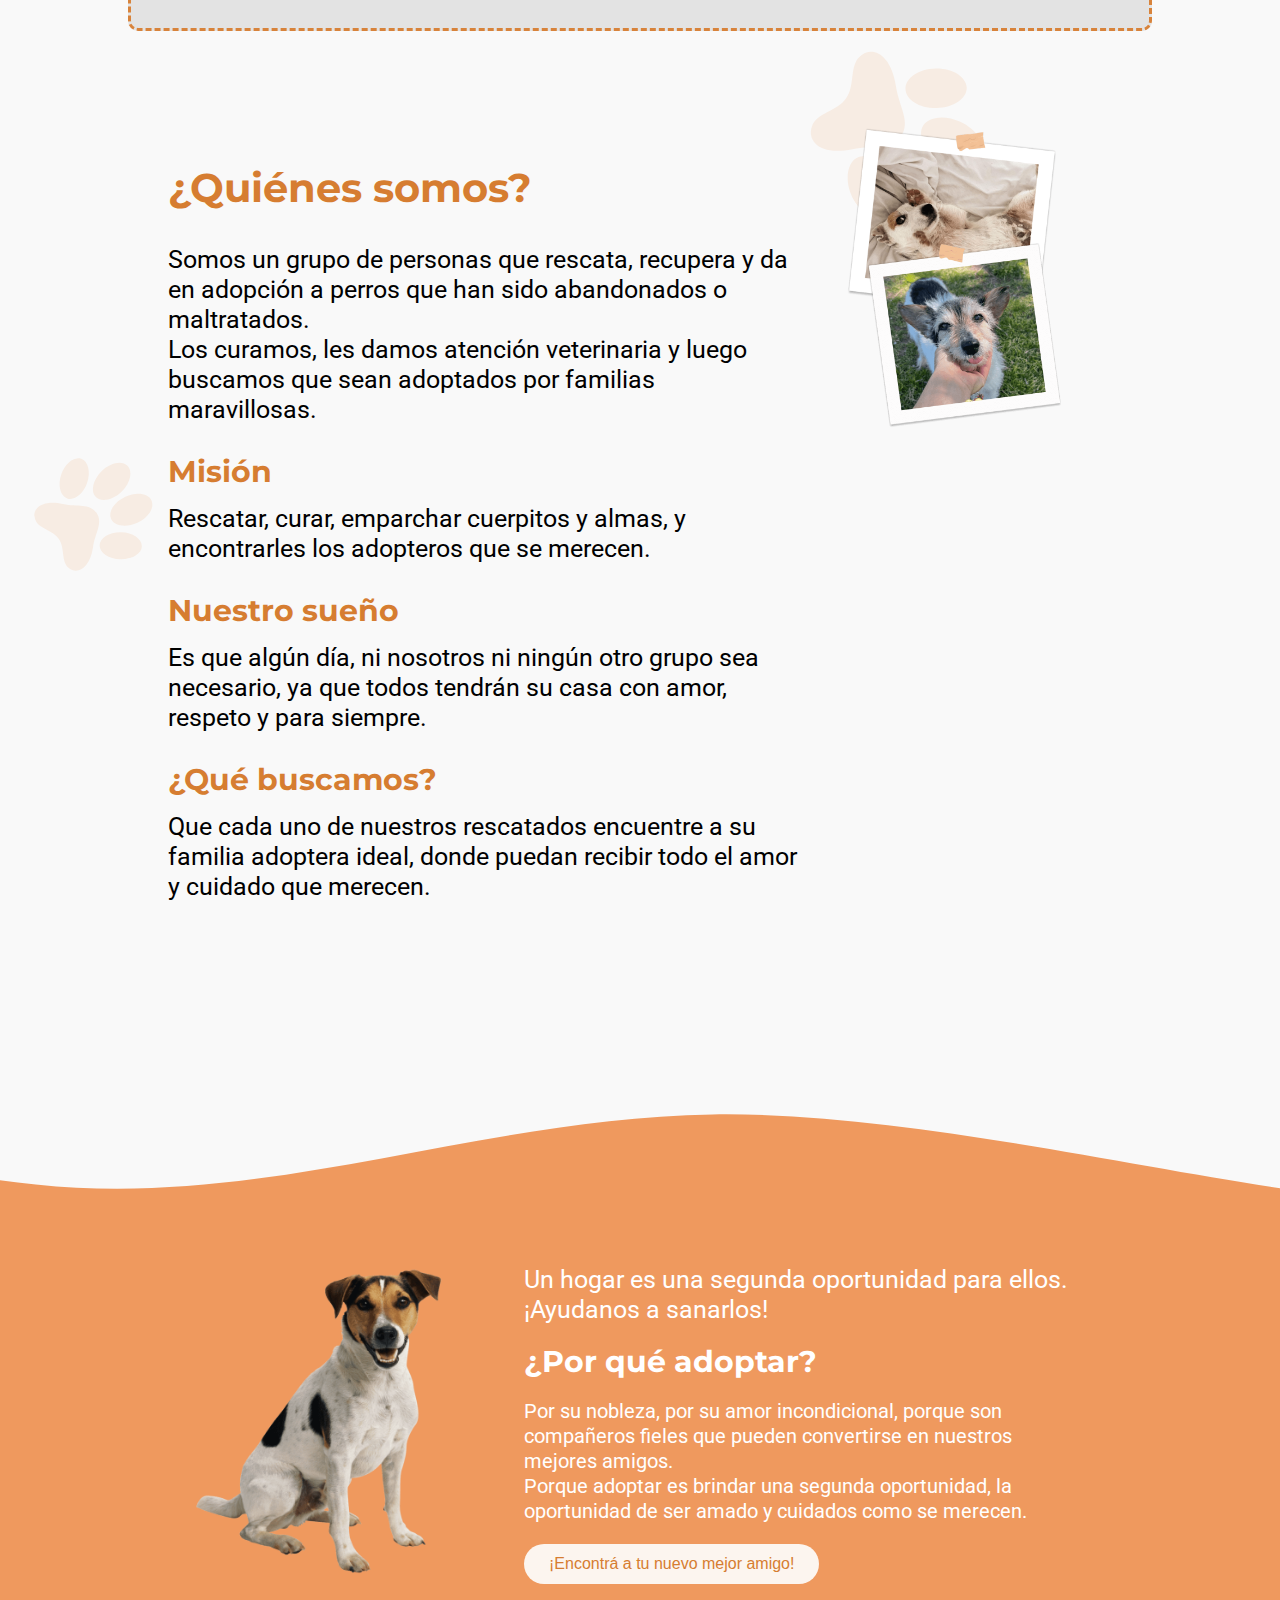
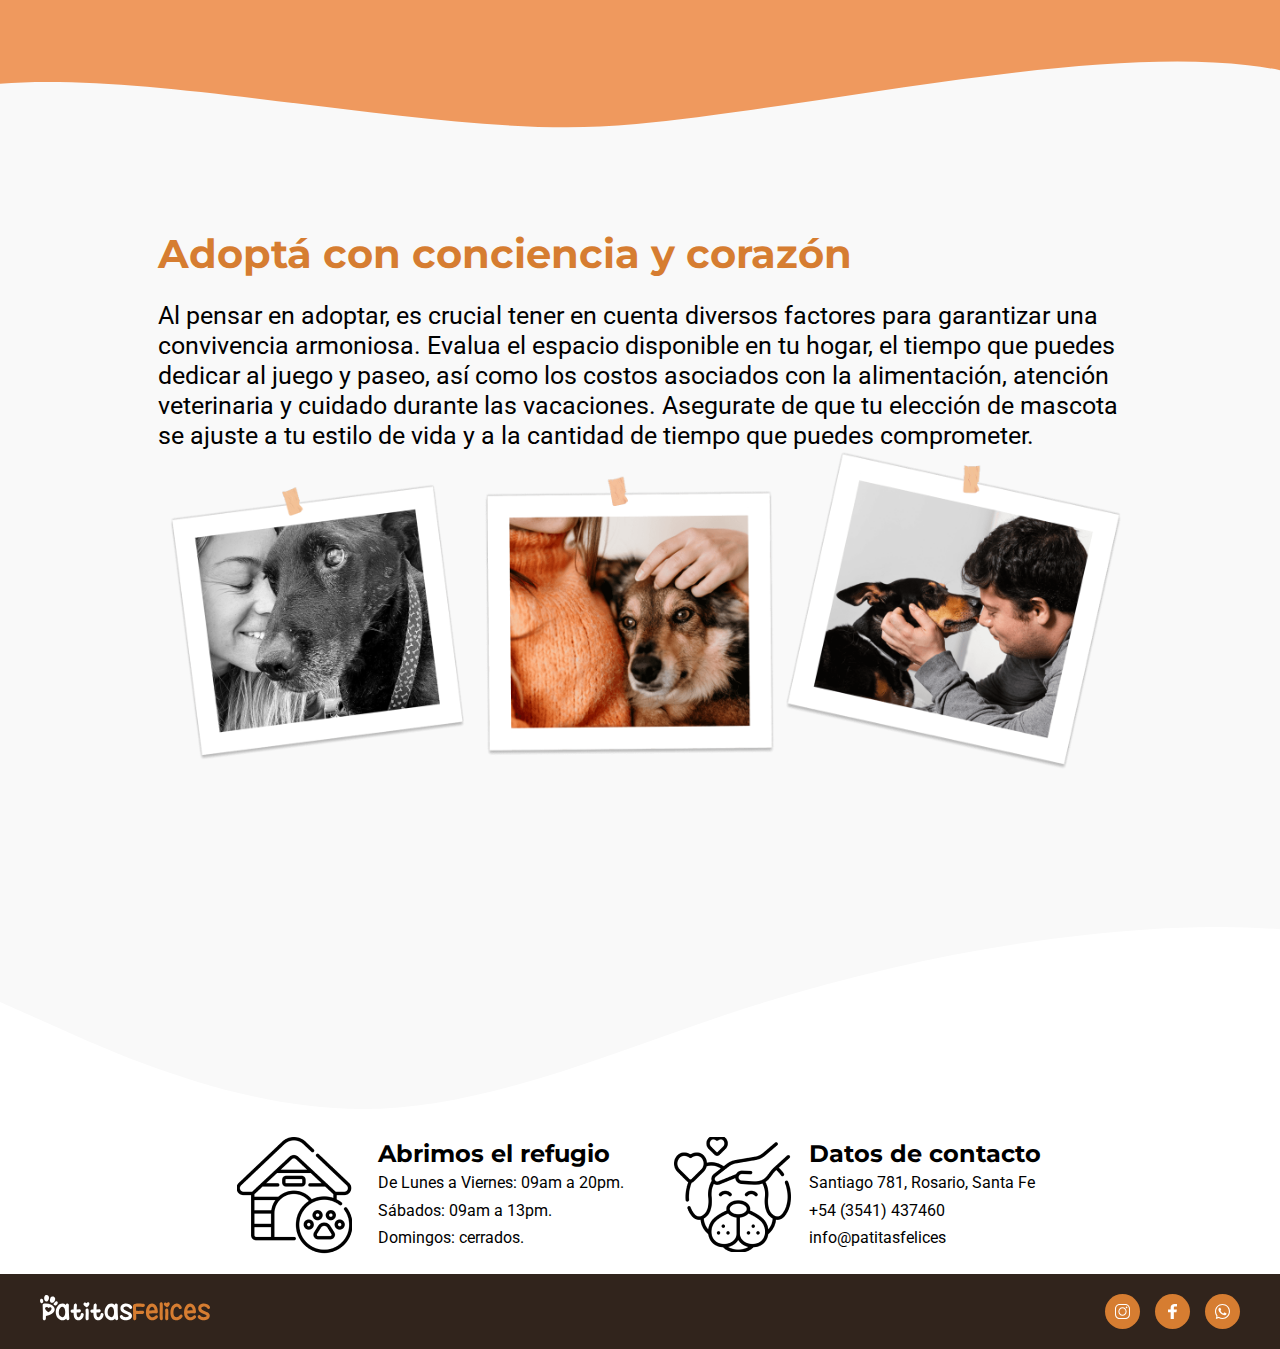
==== commit 619d6545: "Fix: Ortografía y detalles" ====
--- a/index.html
+++ b/index.html
@@ -5,7 +5,7 @@
     <meta charset="UTF-8">
     <meta name="viewport" content="width=device-width, initial-scale=1.0">
     <meta name="robots" content="index follow">
-    <title>Patitas Felices | Mascotas en adopcion</title>
+    <title>Patitas Felices | Inicio</title>
     <link rel="stylesheet" href="./assets/css/base.css">
     <link rel="stylesheet" href="./assets/css/index.css">
 
@@ -51,7 +51,7 @@
             <article class="sumate__encabezado">
                 <h2>¿Querés ser parte del cambio?</h2>
                 <p>Hay muchas formas de colaborar. Cuantos más seamos, más perritos podremos sacar de la calle.
-                    <br>¡Sumáte a ayudar y cambiemos muchas vidas juntos!
+                    <br>¡Sumate a ayudar y cambiemos muchas vidas juntos!
                 </p>
                 <button class="btn__primary btn">¡Sumate!</button>
             </article>
@@ -63,7 +63,7 @@
                 <div>
                     <h3>Tránsito</h3>
                     <p>Consiste en recibir un perrito en tu hogar y acompañarlo durante su recuperación. Los
-                        gastos son todos cubiurtos por la Asociación y tenés nuestro apoyo y el de nuestros
+                        gastos son todos cubiertos por la Asociación y tenés nuestro apoyo y el de nuestros
                         veterinarios.</p>
                 </div>
             </article>
@@ -75,7 +75,7 @@
                     <h3>Traslado</h3>
                     <p>Consiste en colaborar llevando perritos de la veterinaria al tránsito, a consultas o de un
                         tránsito a
-                        otro. Si tenés auto y ganas de pasar un ratito viajando con un rescatado, ¡Sumáte!</p>
+                        otro. Si tenés auto y ganas de pasar un ratito viajando con un rescatado, ¡Sumate!</p>
                 </div>
             </article>
             <article class="sumate__item sumate__donaciones">
@@ -85,7 +85,7 @@
                 <div>
                     <h3>Donaciones</h3>
                     <p>Todos nuestros gastos son cubiertos por las donaciones que realiza la gente que colabora con
-                        nosotros. Podes colaborar económicamente o con artículos como mantas, medicamentos, alimento,
+                        nosotros. Podés colaborar económicamente o con artículos como mantas, medicamentos, alimento,
                         etc.
                     </p>
                 </div>
@@ -105,7 +105,7 @@
 
         <div class="nosotros">
             <article class="nosotros__info">
-                <h2>¿Quiénes sómos?</h2>
+                <h2>¿Quiénes somos?</h2>
                 <p>Somos un grupo de personas que rescata, recupera y da en adopción a perros que han sido abandonados o
                     maltratados. <br>Los curamos, les damos atención veterinaria y luego buscamos que sean adoptados por
                     familias maravillosas.
@@ -149,7 +149,7 @@
         <section class="historias">
             <h2>Adoptá con conciencia y corazón</h2>
             <p>Al pensar en adoptar, es crucial tener en cuenta diversos factores para garantizar una convivencia
-                armoniosa. Evaltua el espacio disponible en tu hogar, el tiempo que puedes dedicar al juego y paseo, asi
+                armoniosa. Evalua el espacio disponible en tu hogar, el tiempo que puedes dedicar al juego y paseo, así
                 como los costos asociados con la alimentación, atención veterinaria y cuidado durante las vacaciones.
                 Asegurate de que tu elección de mascota se ajuste a tu estilo de vida y a la cantidad de tiempo que
                 puedes comprometer.</p>
@@ -210,8 +210,6 @@
             </div>
         </div>
     </footer>
-
-    <script src="./assets/js/script.js"></script>
     <script src="./assets/js/menu-mobile.js"></script>
 </body>
 
